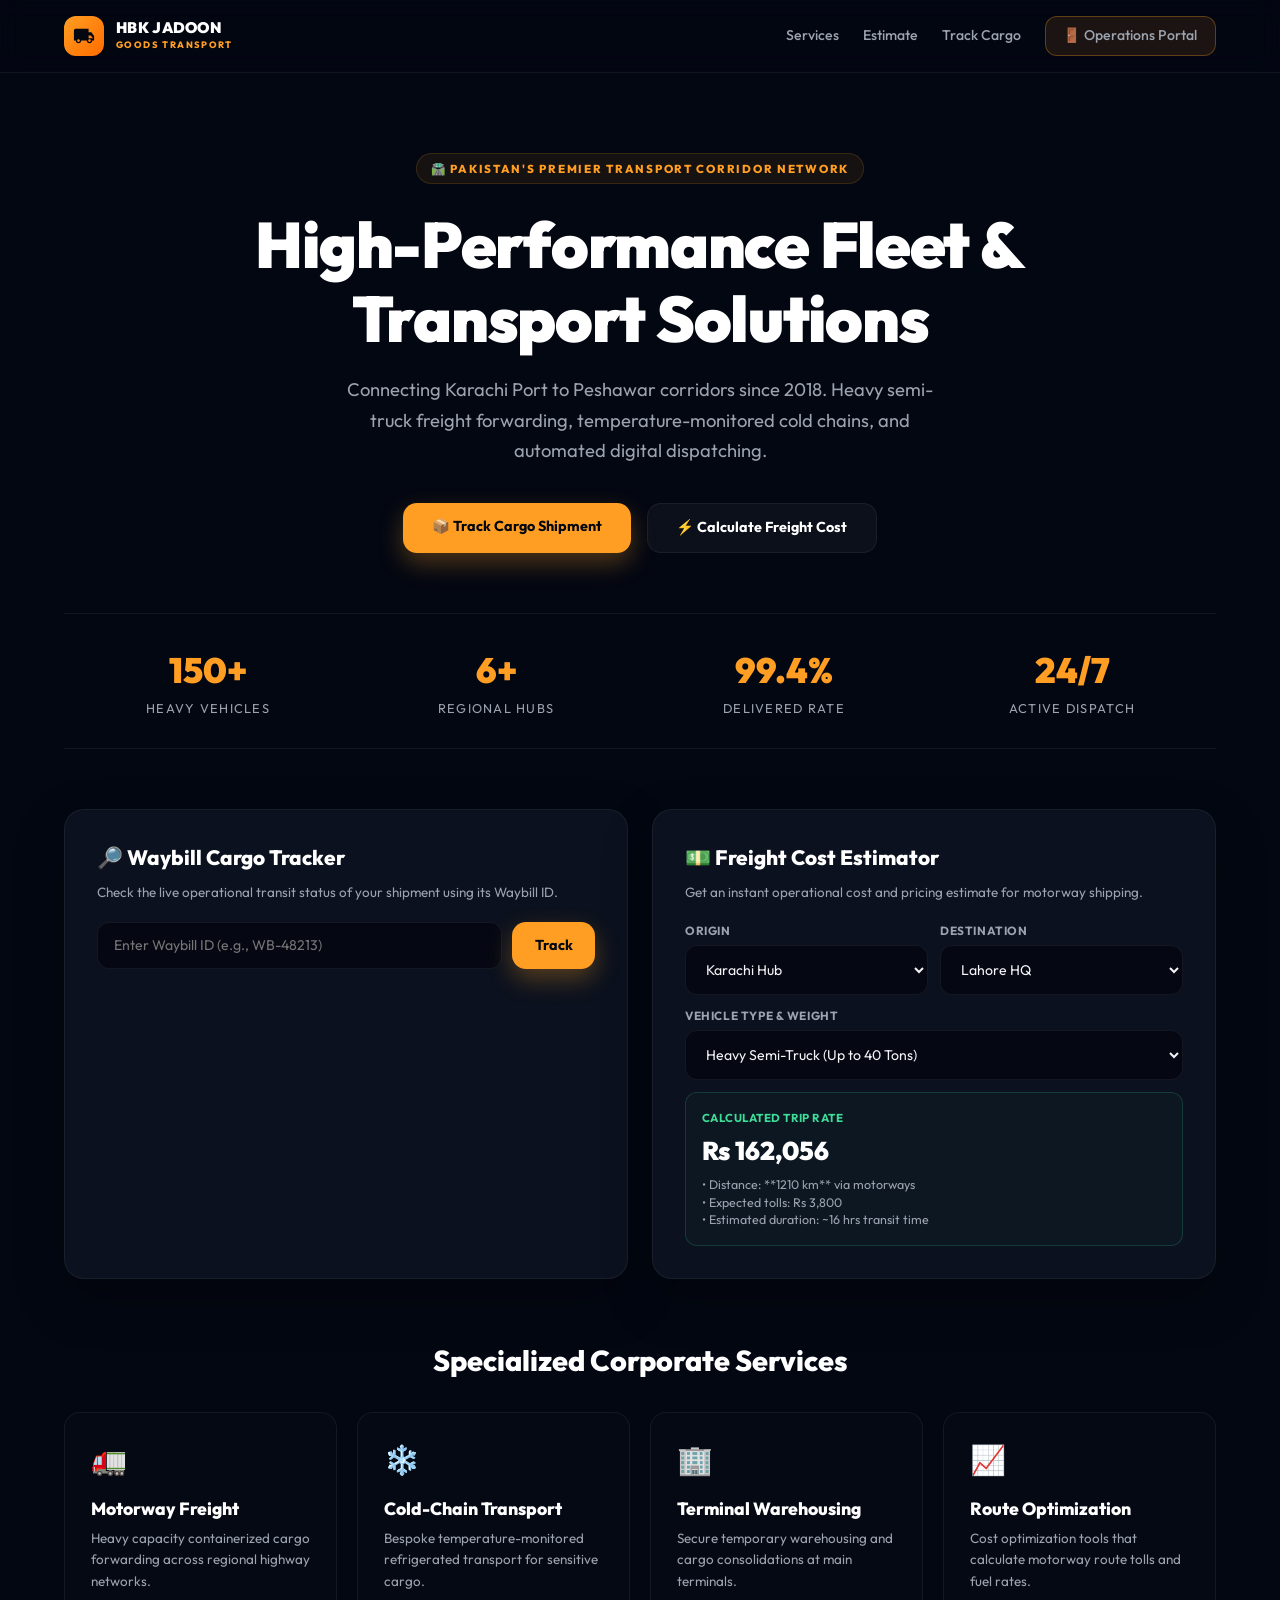
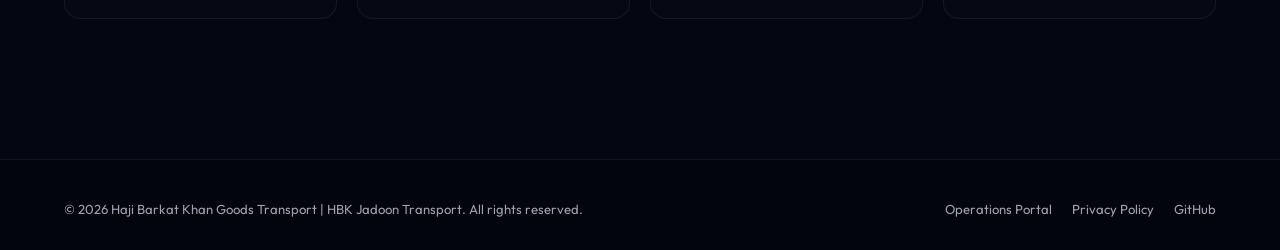
==== index.html @ cfffc60a "Branding cleanup to remove Logistics word, integrate advanced shipping, billing, and container detai" ====
<!DOCTYPE html>
<html lang="en">
<head>
<meta charset="UTF-8">
<meta name="viewport" content="width=device-width,initial-scale=1,viewport-fit=cover">
<meta name="theme-color" content="#030712">
<title>Haji Barkat Khan Goods Transport | HBK Jadoon Goods Transport</title>
<meta name="description" content="Pakistan's premium corporate goods transport and motorway freight transport network. Heavy fleet dispatching, cold-chain transport, and cost optimization.">

<!-- Fonts & PWA -->
<link rel="manifest" href="manifest.json">
<link rel="icon" type="image/svg+xml" href="data:image/svg+xml,<svg xmlns=%22http://www.w3.org/2000/svg%22 viewBox=%220 0 24 24%22 fill=%22%23ff9e22%22><path d=%22M20 8h-3V4H3c-1.1 0-2 .9-2 2v11h2c0 1.66 1.34 3 3 3s3-1.34 3-3h6c0 1.66 1.34 3 3 3s3-1.34 3-3h2v-5l-3-4z%22/></svg>">
<link href="https://fonts.googleapis.com/css2?family=Outfit:wght@300;400;500;600;700;800;900&family=JetBrains+Mono:wght@400;500;700&display=swap" rel="stylesheet">

<style>
:root {
  --bg: #030712;
  --panel: #0b111e;
  --accent: #ff9e22;
  --accent-rgb: 255, 158, 34;
  --line: rgba(255,255,255,0.06);
  --text: #f3f4f6;
  --muted: #9ca3af;
  --good: #3ddc97;
  --radius: 20px;
}
* { box-sizing: border-box; margin: 0; padding: 0; }
body {
  background: var(--bg);
  color: var(--text);
  font-family: 'Outfit', sans-serif;
  line-height: 1.5;
  overflow-x: hidden;
  padding-bottom: env(safe-area-inset-bottom);
}
a, button { transition: all 0.2s ease; font-family: inherit; }
.container { max-width: 1200px; margin: 0 auto; padding: 0 24px; }

/* ── NAVBAR ── */
header {
  border-bottom: 1px solid var(--line);
  backdrop-filter: blur(12px);
  -webkit-backdrop-filter: blur(12px);
  position: sticky;
  top: 0;
  z-index: 100;
  background: rgba(3,7,18,0.85);
}
.nav-wrap {
  display: flex;
  justify-content: space-between;
  align-items: center;
  height: 72px;
}
.brand {
  display: flex;
  align-items: center;
  gap: 12px;
}
.logo-box {
  width: 40px;
  height: 40px;
  border-radius: 12px;
  background: linear-gradient(135deg, var(--accent), #ff6c00);
  display: grid;
  place-items: center;
  color: #020710;
}
.brand-name {
  font-weight: 900;
  font-size: 0.95rem;
  letter-spacing: 0.02em;
  color: #fff;
  line-height: 1.1;
}
.brand-sub {
  font-size: 0.58rem;
  letter-spacing: 0.15em;
  color: var(--accent);
  font-weight: 800;
  margin-top: 1px;
}
.nav-links {
  display: flex;
  align-items: center;
  gap: 24px;
}
.nav-links a {
  color: var(--muted);
  text-decoration: none;
  font-size: 0.88rem;
  font-weight: 500;
}
.nav-links a:hover { color: #fff; }
.btn-portal {
  background: rgba(var(--accent-rgb), 0.1);
  border: 1px solid rgba(var(--accent-rgb), 0.3);
  color: var(--accent);
  padding: 0.55rem 1.1rem;
  border-radius: 12px;
  font-size: 0.84rem;
  font-weight: 700;
  text-decoration: none;
  display: inline-flex;
  align-items: center;
  gap: 6px;
}
.btn-portal:hover {
  background: var(--accent);
  color: #020710;
  box-shadow: 0 0 20px rgba(var(--accent-rgb), 0.25);
  transform: translateY(-1px);
}

/* ── HERO ── */
.hero-section {
  padding: 80px 0 60px;
  text-align: center;
  position: relative;
}
.hero-badge {
  background: rgba(var(--accent-rgb), 0.08);
  border: 1px solid rgba(var(--accent-rgb), 0.15);
  color: var(--accent);
  font-size: 0.72rem;
  font-weight: 800;
  text-transform: uppercase;
  letter-spacing: 0.15em;
  padding: 6px 14px;
  border-radius: 99px;
  display: inline-block;
  margin-bottom: 24px;
}
.hero-title {
  font-size: clamp(2.2rem, 5vw, 4rem);
  font-weight: 900;
  line-height: 1.15;
  color: #fff;
  letter-spacing: -0.02em;
  max-width: 900px;
  margin: 0 auto 20px;
}
.hero-desc {
  font-size: clamp(1rem, 2vw, 1.15rem);
  color: var(--muted);
  max-width: 600px;
  margin: 0 auto 36px;
  line-height: 1.65;
}
.hero-ctas {
  display: flex;
  justify-content: center;
  gap: 16px;
  flex-wrap: wrap;
}
.btn {
  padding: 0.85rem 1.8rem;
  border-radius: 14px;
  font-weight: 700;
  text-decoration: none;
  font-size: 0.9rem;
  cursor: pointer;
  border: 0;
}
.btn-primary {
  background: var(--accent);
  color: #020710;
  box-shadow: 0 10px 25px rgba(var(--accent-rgb), 0.3);
}
.btn-primary:hover {
  transform: translateY(-2px);
  box-shadow: 0 14px 30px rgba(var(--accent-rgb), 0.4);
}
.btn-secondary {
  background: rgba(255,255,255,0.04);
  border: 1px solid var(--line);
  color: #fff;
}
.btn-secondary:hover {
  background: rgba(255,255,255,0.08);
  transform: translateY(-2px);
}

/* ── TRACKER & ESTIMATOR ── */
.tools-grid {
  display: grid;
  grid-template-columns: repeat(auto-fit, minmax(340px, 1fr));
  gap: 24px;
  margin-bottom: 60px;
}
.tool-panel {
  background: var(--panel);
  border: 1px solid var(--line);
  border-radius: var(--radius);
  padding: 2rem;
  box-shadow: 0 20px 50px rgba(0,0,0,0.3);
}
.tool-title {
  font-weight: 800;
  font-size: 1.3rem;
  color: #fff;
  margin-bottom: 8px;
  display: flex;
  align-items: center;
  gap: 10px;
}
.tool-desc {
  font-size: 0.84rem;
  color: var(--muted);
  margin-bottom: 20px;
}
.input-row {
  display: flex;
  gap: 10px;
  margin-bottom: 12px;
}
.input-row input {
  flex: 1;
  background: rgba(5,8,18,0.85);
  border: 1px solid var(--line);
  border-radius: 12px;
  padding: 0.85rem 1rem;
  color: var(--text);
  font-family: inherit;
  font-size: 0.88rem;
  outline: none;
}
.input-row input:focus {
  border-color: rgba(var(--accent-rgb), 0.4);
}
.field {
  display: grid;
  gap: 6px;
  margin-bottom: 12px;
}
.field label {
  font-size: 0.74rem;
  font-weight: 700;
  color: var(--muted);
  text-transform: uppercase;
  letter-spacing: 0.05em;
}
.field select, .field input {
  background: rgba(5,8,18,0.85);
  border: 1px solid var(--line);
  border-radius: 12px;
  padding: 0.85rem 1rem;
  color: var(--text);
  font-family: inherit;
  font-size: 0.88rem;
  outline: none;
  width: 100%;
}
.field select:focus, .field input:focus {
  border-color: rgba(var(--accent-rgb), 0.4);
}

/* ── STATS & SERVICES ── */
.stats-strip {
  display: grid;
  grid-template-columns: repeat(4, 1fr);
  border-top: 1px solid var(--line);
  border-bottom: 1px solid var(--line);
  padding: 30px 0;
  margin-bottom: 60px;
  text-align: center;
}
.stat-box h3 { font-size: 2.2rem; font-weight: 900; color: var(--accent); }
.stat-box p { font-size: 0.8rem; text-transform: uppercase; letter-spacing: 0.1em; color: var(--muted); margin-top: 2px; }

.services-title {
  text-align: center;
  font-weight: 800;
  font-size: 1.8rem;
  margin-bottom: 30px;
  color: #fff;
}
.services-grid {
  display: grid;
  grid-template-columns: repeat(auto-fit, minmax(260px, 1fr));
  gap: 20px;
  margin-bottom: 80px;
}
.service-card {
  background: rgba(255,255,255,0.01);
  border: 1px solid var(--line);
  border-radius: 16px;
  padding: 1.6rem;
  transition: all 0.2s;
}
.service-card:hover {
  transform: translateY(-3px);
  background: rgba(255,255,255,0.02);
  border-color: rgba(var(--accent-rgb), 0.25);
}
.service-icon {
  font-size: 1.8rem;
  margin-bottom: 14px;
}
.service-name { font-weight: 800; font-size: 1.1rem; color: #fff; margin-bottom: 6px; }
.service-desc { font-size: 0.84rem; color: var(--muted); line-height: 1.6; }

/* ── FOOTER ── */
footer {
  border-top: 1px solid var(--line);
  padding: 40px 0 30px;
  background: #02050b;
}
.footer-wrap {
  display: flex;
  justify-content: space-between;
  align-items: center;
  flex-wrap: wrap;
  gap: 20px;
  font-size: 0.82rem;
  color: var(--muted);
}
.footer-right { display: flex; gap: 20px; }
.footer-right a { color: var(--muted); text-decoration: none; }
.footer-right a:hover { color: #fff; }

@media(max-width: 768px) {
  .stats-strip { grid-template-columns: repeat(2, 1fr); gap: 24px; }
  .tools-grid { grid-template-columns: 1fr; }
  .hero-section { padding: 50px 0; }
  .nav-links a { display: none; }
}
</style>
</head>
<body>

<!-- Header / Navigation -->
<header>
  <div class="container nav-wrap">
    <div class="brand">
      <div class="logo-box">
        <svg width="22" height="22" viewBox="0 0 24 24" fill="currentColor" style="display:block">
          <path d="M20 8h-3V4H3c-1.1 0-2 .9-2 2v11h2c0 1.66 1.34 3 3 3s3-1.34 3-3h6c0 1.66 1.34 3 3 3s3-1.34 3-3h2v-5l-3-4zM6 18.5c-.83 0-1.5-.67-1.5-1.5s.67-1.5 1.5-1.5 1.5.67 1.5 1.5-.67 1.5-1.5 1.5zm12 0c-.83 0-1.5-.67-1.5-1.5s.67-1.5 1.5-1.5 1.5.67 1.5 1.5-.67 1.5-1.5 1.5zm1.5-7l2.25 3H17V11.5h2.5z"/>
        </svg>
      </div>
      <div>
        <div class="brand-name">HBK JADOON</div>
        <div class="brand-sub">GOODS TRANSPORT</div>
      </div>
    </div>
    <div class="nav-links">
      <a href="#services">Services</a>
      <a href="#estimator">Estimate</a>
      <a href="#tracker">Track Cargo</a>
      <a href="portal.html" class="btn-portal">🚪 Operations Portal</a>
    </div>
  </div>
</header>

<!-- Hero Section -->
<section class="container hero-section">
  <div class="hero-badge">🛣️ Pakistan's Premier Transport Corridor Network</div>
  <h1 class="hero-title">High-Performance Fleet & Transport Solutions</h1>
  <p class="hero-desc">Connecting Karachi Port to Peshawar corridors since 2018. Heavy semi-truck freight forwarding, temperature-monitored cold chains, and automated digital dispatching.</p>
  <div class="hero-ctas">
    <a href="#tracker" class="btn btn-primary">📦 Track Cargo Shipment</a>
    <a href="#estimator" class="btn btn-secondary">⚡ Calculate Freight Cost</a>
  </div>
</section>

<!-- Stats Strip -->
<div class="container">
  <div class="stats-strip">
    <div class="stat-box">
      <h3>150+</h3>
      <p>Heavy Vehicles</p>
    </div>
    <div class="stat-box">
      <h3>6+</h3>
      <p>Regional Hubs</p>
    </div>
    <div class="stat-box">
      <h3>99.4%</h3>
      <p>Delivered Rate</p>
    </div>
    <div class="stat-box">
      <h3>24/7</h3>
      <p>Active Dispatch</p>
    </div>
  </div>
</div>

<!-- Interactive Tools -->
<main class="container tools-grid">
  
  <!-- Interactive Waybill Tracker -->
  <section class="tool-panel" id="tracker">
    <div class="tool-title">🔎 Waybill Cargo Tracker</div>
    <div class="tool-desc">Check the live operational transit status of your shipment using its Waybill ID.</div>
    <div class="input-row">
      <input type="text" id="trackingInput" placeholder="Enter Waybill ID (e.g., WB-48213)" onkeydown="if(event.key==='Enter')trackCargo()">
      <button class="btn btn-primary" onclick="trackCargo()" style="padding:0.85rem 1.4rem">Track</button>
    </div>
    <div id="trackingResult"></div>
  </section>

  <!-- Instant Freight Calculator -->
  <section class="tool-panel" id="estimator">
    <div class="tool-title">💵 Freight Cost Estimator</div>
    <div class="tool-desc">Get an instant operational cost and pricing estimate for motorway shipping.</div>
    
    <div class="input-row" style="display:grid;grid-template-columns:1fr 1fr;gap:12px;margin-bottom:0">
      <div class="field">
        <label>Origin</label>
        <select id="estOrigin" onchange="calcEstimate()">
          <option value="Karachi">Karachi Hub</option>
          <option value="Lahore">Lahore HQ</option>
          <option value="Islamabad">Islamabad Term</option>
          <option value="Peshawar">Peshawar Stn</option>
          <option value="Quetta">Quetta Depot</option>
          <option value="Multan">Multan Stn</option>
        </select>
      </div>
      <div class="field">
        <label>Destination</label>
        <select id="estDest" onchange="calcEstimate()">
          <option value="Karachi">Karachi Hub</option>
          <option value="Lahore" selected>Lahore HQ</option>
          <option value="Islamabad">Islamabad Term</option>
          <option value="Peshawar">Peshawar Stn</option>
          <option value="Quetta">Quetta Depot</option>
          <option value="Multan">Multan Stn</option>
        </select>
      </div>
    </div>
    
    <div class="field">
      <label>Vehicle Type & Weight</label>
      <select id="estVehType" onchange="calcEstimate()">
        <option value="heavy">Heavy Semi-Truck (Up to 40 Tons)</option>
        <option value="medium">Medium Flatbed (Up to 15 Tons)</option>
        <option value="light">Delivery Van (Up to 3 Tons)</option>
      </select>
    </div>

    <div id="estimatorResult" style="margin-top:12px"></div>
  </section>

</main>

<!-- Corporate Services Grid -->
<section class="container" id="services" style="padding-bottom:60px">
  <div class="services-title">Specialized Corporate Services</div>
  <div class="services-grid">
    <div class="service-card">
      <div class="service-icon">🚛</div>
      <div class="service-name">Motorway Freight</div>
      <div class="service-desc">Heavy capacity containerized cargo forwarding across regional highway networks.</div>
    </div>
    <div class="service-card">
      <div class="service-icon">❄️</div>
      <div class="service-name">Cold-Chain Transport</div>
      <div class="service-desc">Bespoke temperature-monitored refrigerated transport for sensitive cargo.</div>
    </div>
    <div class="service-card">
      <div class="service-icon">🏢</div>
      <div class="service-name">Terminal Warehousing</div>
      <div class="service-desc">Secure temporary warehousing and cargo consolidations at main terminals.</div>
    </div>
    <div class="service-card">
      <div class="service-icon">📈</div>
      <div class="service-name">Route Optimization</div>
      <div class="service-desc">Cost optimization tools that calculate motorway route tolls and fuel rates.</div>
    </div>
  </div>
</section>

<!-- Footer -->
<footer>
  <div class="container footer-wrap">
    <div>© 2026 Haji Barkat Khan Goods Transport | HBK Jadoon Transport. All rights reserved.</div>
    <div class="footer-right">
      <a href="portal.html">Operations Portal</a>
      <a href="#">Privacy Policy</a>
      <a href="https://github.com/AHADKHATTAK1/fleet-management" target="_blank">GitHub</a>
    </div>
  </div>
</footer>

<script>
// Route database for estimator
const estRoutes = {
  'Karachi-Lahore': { dist: 1210, tolls: 3800 },
  'Karachi-Islamabad': { dist: 1540, tolls: 5200 },
  'Karachi-Peshawar': { dist: 1700, tolls: 6100 },
  'Karachi-Quetta': { dist: 685, tolls: 1200 },
  'Karachi-Multan': { dist: 890, tolls: 2800 },
  'Lahore-Islamabad': { dist: 380, tolls: 1400 },
  'Lahore-Peshawar': { dist: 530, tolls: 2200 },
  'Lahore-Quetta': { dist: 950, tolls: 1900 },
  'Lahore-Multan': { dist: 330, tolls: 1100 },
  'Islamabad-Peshawar': { dist: 155, tolls: 800 },
  'Islamabad-Quetta': { dist: 920, tolls: 2400 },
  'Islamabad-Multan': { dist: 680, tolls: 2500 },
  'Peshawar-Quetta': { dist: 1040, tolls: 2100 },
  'Peshawar-Multan': { dist: 830, tolls: 3100 },
  'Multan-Quetta': { dist: 630, tolls: 1400 },
};

function calcEstimate() {
  const origin = document.getElementById('estOrigin').value;
  const dest = document.getElementById('estDest').value;
  const result = document.getElementById('estimatorResult');
  if(!result) return;
  
  if(origin === dest) {
    result.innerHTML = `<div style="color:#ff5c5c;font-size:0.84rem">⚠️ Please select two different cities.</div>`;
    return;
  }

  const key = `${origin}-${dest}`;
  const keyRev = `${dest}-${origin}`;
  const route = estRoutes[key] || estRoutes[keyRev];
  
  if(!route) {
    result.innerHTML = `<div style="color:#ffbe3d;font-size:0.84rem">Custom route requested. Calculating custom freight rate...</div>`;
    return;
  }

  const vType = document.getElementById('estVehType').value;
  const kmL = vType === 'heavy' ? 3.1 : vType === 'medium' ? 5.2 : 9.5;
  const fuelCost = Math.round((route.dist / kmL) * 285);
  const totalCost = fuelCost + route.tolls + 6500; // include driver allowance
  const recommendedFreight = Math.round(totalCost / 0.75); // 25% margin

  result.innerHTML = `
    <div style="background:rgba(61,220,151,.03);border:1px solid rgba(61,220,151,.18);border-radius:12px;padding:1rem;text-align:left;display:grid;gap:6px">
      <div style="font-size:0.72rem;color:#3ddc97;font-weight:700;text-transform:uppercase;letter-spacing:0.04em">Calculated Trip Rate</div>
      <div style="font-size:1.6rem;font-weight:900;color:#fff">Rs ${recommendedFreight.toLocaleString()}</div>
      <div style="font-size:0.78rem;color:var(--muted);line-height:1.4">
        • Distance: **${route.dist} km** via motorways<br>
        • Expected tolls: Rs ${route.tolls.toLocaleString()}<br>
        • Estimated duration: ~${Math.round(route.dist/75)} hrs transit time
      </div>
    </div>`;
}

function trackCargo() {
  const input = document.getElementById('trackingInput');
  const result = document.getElementById('trackingResult');
  if(!input || !result) return;
  const id = input.value.trim().toUpperCase();
  if(!id) {
    result.innerHTML = `<div style="color:#ff5c5c;font-size:0.84rem;margin-top:10px">⚠️ Please enter a valid Waybill ID.</div>`;
    return;
  }
  
  let state = { shipments: [] };
  try {
    const raw = localStorage.getItem('hbk_adv_v5');
    if(raw) state = JSON.parse(raw);
  } catch(e) {}
  
  const ship = state.shipments.find(s => s.id === id);
  if(!ship) {
    result.innerHTML = `
      <div style="background:rgba(255,92,92,.03);border:1px solid rgba(255,92,92,.15);border-radius:12px;padding:1rem;margin-top:12px">
        <p style="margin:0;font-size:0.86rem;font-weight:700;color:#ff5c5c">Waybill ID "${id}" not found.</p>
        <p style="margin:2px 0 0;font-size:0.78rem;color:#97a3c4">Please ensure it matches the format WB-XXXXX (Try: WB-48213)</p>
      </div>`;
    return;
  }
  
  const statusMeta = {
    scheduled: ['Scheduled', '#8B93A7', 'rgba(139,147,167,.13)'],
    in_transit: ['In Transit', '#FF8A3D', 'rgba(255,138,61,.13)'],
    delayed: ['Delayed', '#FF5C5C', 'rgba(255,92,92,.13)'],
    delivered: ['Delivered', '#3DDC97', 'rgba(61,220,151,.13)']
  };
  const meta = statusMeta[ship.status] || ['Active', '#3ddc97', 'rgba(61,220,151,.13)'];
  const pct = Math.round(ship.progress * 100);
  
  result.innerHTML = `
    <div style="background:rgba(255,255,255,.01);border:1px solid rgba(255,255,255,.06);border-radius:16px;padding:1.1rem;margin-top:12px;display:grid;gap:12px;text-align:left">
      <div style="display:flex;justify-content:space-between;align-items:center;border-bottom:1px solid rgba(255,255,255,.06);padding-bottom:10px">
        <div>
          <div style="font-size:0.65rem;color:var(--accent);font-weight:800;text-transform:uppercase;letter-spacing:0.06em">Waybill Status</div>
          <div style="font-size:0.95rem;font-weight:900;color:#fff">${ship.id}</div>
        </div>
        <span style="background:${meta[2]};color:${meta[1]};padding:.2rem .6rem;border-radius:99px;font-size:.73rem;font-weight:700;border:1px solid rgba(255,255,255,.04)">${meta[0]}</span>
      </div>
      <div style="display:grid;grid-template-columns:1fr 1fr;gap:6px;font-size:0.8rem">
        <div><span style="color:var(--muted)">Origin:</span> <strong>${ship.origin} Hub</strong></div>
        <div><span style="color:var(--muted)">Destination:</span> <strong>${ship.dest} Hub</strong></div>
        <div><span style="color:var(--muted)">Cargo:</span> <span>${ship.cargo || 'General Freight'}</span></div>
        <div><span style="color:var(--muted)">ETA:</span> <span>${ship.eta || 'Calculating...'}</span></div>
      </div>
      <div style="margin-top:6px">
        <div style="display:flex;justify-content:space-between;font-size:0.72rem;color:var(--muted);margin-bottom:4px">
          <span>Transit Progress</span>
          <span>${pct}%</span>
        </div>
        <div style="height:6px;background:rgba(255,255,255,.08);border-radius:999px;overflow:hidden">
          <div style="width:${pct}%;height:100%;background:linear-gradient(90deg,#ff9e22,#ff8a3d);border-radius:inherit"></div>
        </div>
      </div>
    </div>`;
}

// Initialize tools
calcEstimate();
</script>
</body>
</html>
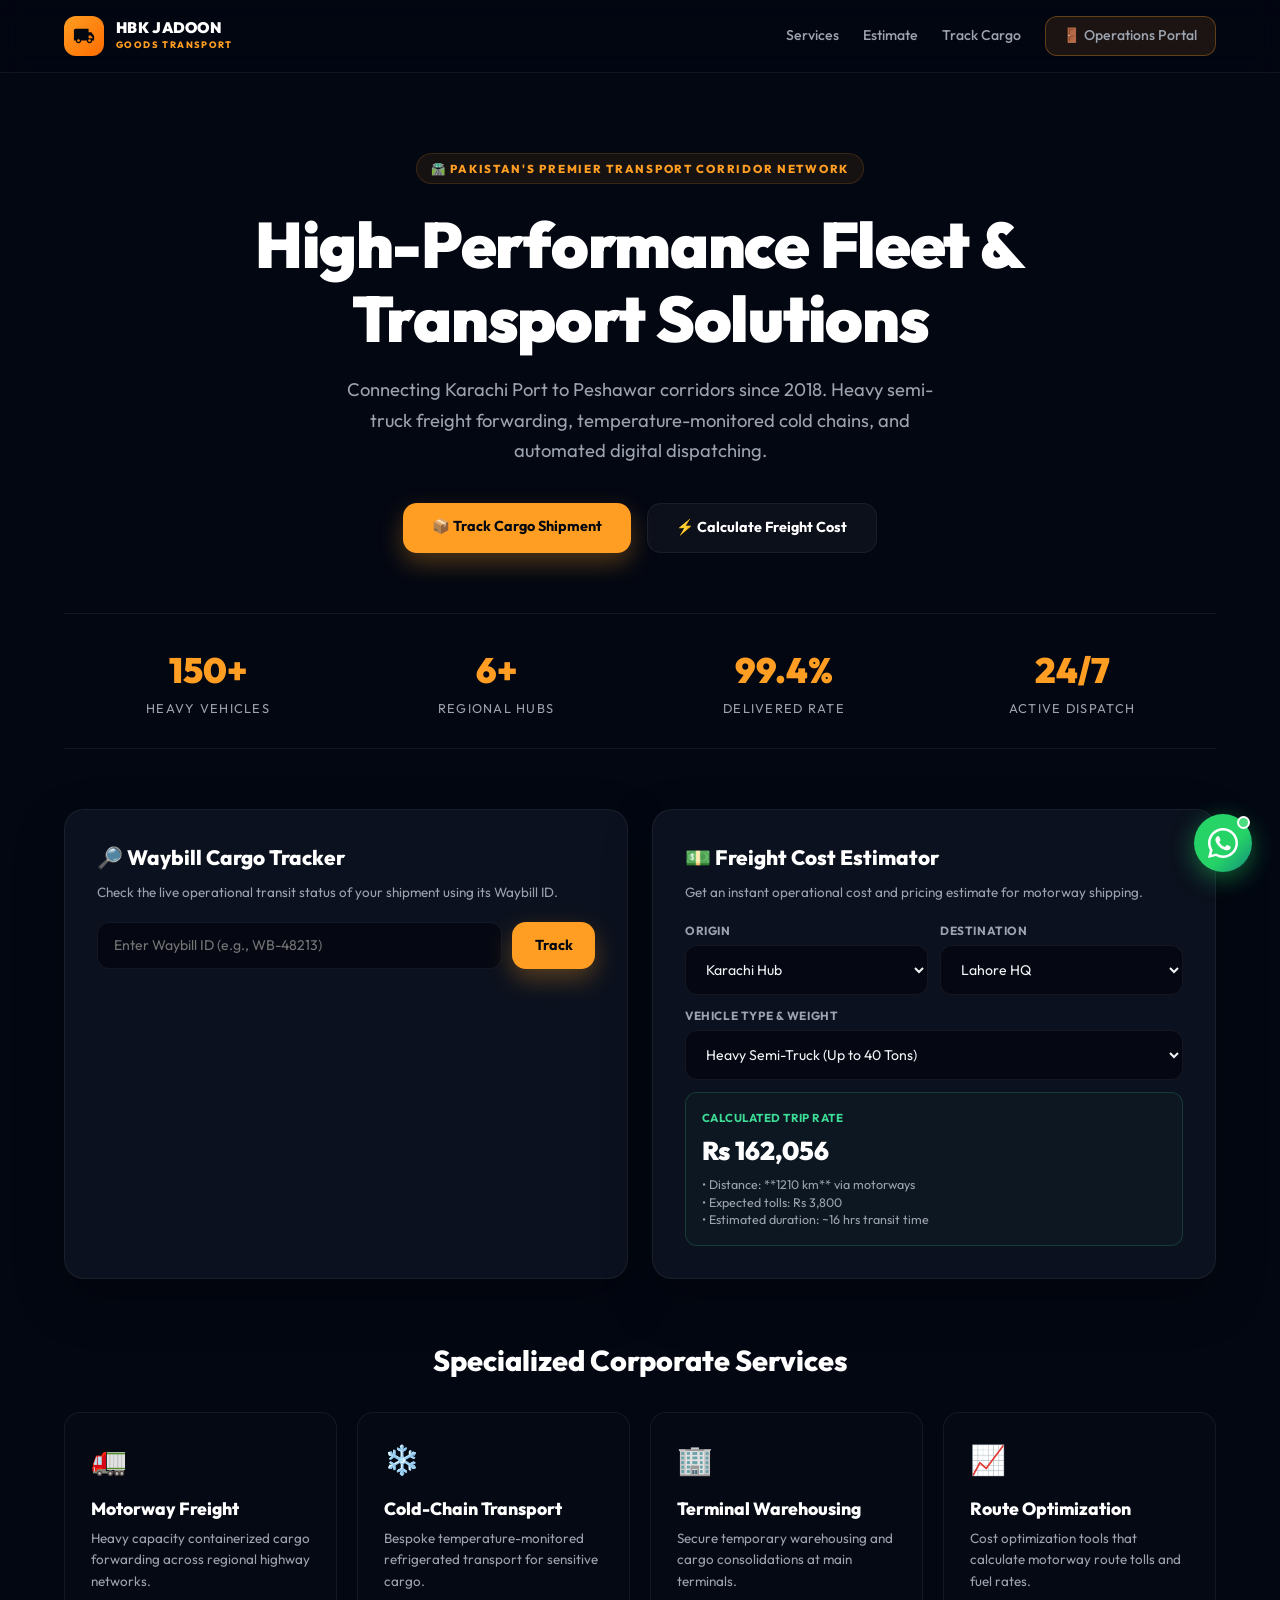
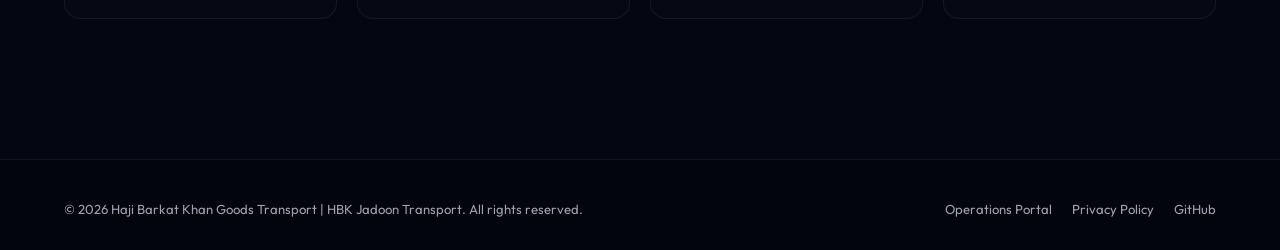
==== commit 3037dbcc: "Add animated WhatsApp floating button to index.html and portal.html" ====
--- a/index.html
+++ b/index.html
@@ -605,5 +605,75 @@
 // Initialize tools
 calcEstimate();
 </script>
+<!-- WhatsApp Floating Button -->
+<style>
+  .wa-float {
+    position: fixed;
+    bottom: 28px;
+    right: 28px;
+    z-index: 9999;
+    display: flex;
+    flex-direction: column;
+    align-items: flex-end;
+    gap: 10px;
+  }
+  .wa-tooltip {
+    background: #fff;
+    color: #111;
+    font-size: 0.82rem;
+    font-weight: 600;
+    padding: 7px 14px;
+    border-radius: 20px;
+    box-shadow: 0 4px 20px rgba(0,0,0,0.15);
+    white-space: nowrap;
+    opacity: 0;
+    transform: translateX(10px);
+    transition: opacity 0.3s, transform 0.3s;
+    pointer-events: none;
+  }
+  .wa-btn:hover + .wa-tooltip,
+  .wa-float:hover .wa-tooltip {
+    opacity: 1;
+    transform: translateX(0);
+  }
+  .wa-btn {
+    width: 58px;
+    height: 58px;
+    border-radius: 50%;
+    background: linear-gradient(135deg, #25D366 60%, #128C7E);
+    display: flex;
+    align-items: center;
+    justify-content: center;
+    box-shadow: 0 6px 24px rgba(37,211,102,0.45);
+    cursor: pointer;
+    text-decoration: none;
+    animation: wa-pulse 2.2s infinite;
+    transition: transform 0.2s;
+  }
+  .wa-btn:hover { transform: scale(1.1); }
+  .wa-btn svg { width: 30px; height: 30px; fill: #fff; }
+  @keyframes wa-pulse {
+    0%   { box-shadow: 0 0 0 0 rgba(37,211,102,0.5); }
+    70%  { box-shadow: 0 0 0 14px rgba(37,211,102,0); }
+    100% { box-shadow: 0 0 0 0 rgba(37,211,102,0); }
+  }
+  .wa-online-dot {
+    position: absolute;
+    top: 2px; right: 2px;
+    width: 13px; height: 13px;
+    background: #4ade80;
+    border-radius: 50%;
+    border: 2px solid #fff;
+  }
+</style>
+<div class="wa-float">
+  <div style="display:flex;align-items:center;gap:10px">
+    <span class="wa-tooltip">Chat with us on WhatsApp!</span>
+    <a class="wa-btn" href="https://wa.me/923000000000?text=Hello%2C%20I%20need%20transport%20services." target="_blank" rel="noopener" title="WhatsApp us" style="position:relative">
+      <div class="wa-online-dot"></div>
+      <svg viewBox="0 0 32 32" xmlns="http://www.w3.org/2000/svg"><path d="M16 0C7.163 0 0 7.163 0 16c0 2.82.737 5.47 2.027 7.773L0 32l8.489-2.001A15.93 15.93 0 0 0 16 32c8.837 0 16-7.163 16-16S24.837 0 16 0zm0 29.333a13.27 13.27 0 0 1-6.743-1.833l-.484-.287-5.041 1.188 1.237-4.892-.316-.503A13.267 13.267 0 0 1 2.667 16C2.667 8.636 8.636 2.667 16 2.667S29.333 8.636 29.333 16 23.364 29.333 16 29.333zm7.31-9.833c-.4-.2-2.365-1.167-2.732-1.3-.366-.133-.632-.2-.898.2-.267.4-1.032 1.3-1.265 1.567-.233.267-.466.3-.866.1-.4-.2-1.687-.622-3.213-1.982-1.187-1.059-1.99-2.367-2.223-2.767-.234-.4-.025-.616.175-.816.18-.18.4-.467.6-.7.2-.233.267-.4.4-.666.133-.267.067-.5-.033-.7-.1-.2-.898-2.167-1.232-2.967-.324-.78-.654-.674-.898-.686-.233-.011-.5-.013-.766-.013s-.7.1-1.066.5c-.367.4-1.4 1.367-1.4 3.333s1.433 3.867 1.633 4.133c.2.267 2.82 4.307 6.832 6.033.955.412 1.7.659 2.282.844.958.306 1.831.263 2.52.16.769-.115 2.365-.967 2.699-1.9.333-.933.333-1.733.233-1.9-.1-.167-.367-.267-.767-.467z"/></svg>
+    </a>
+  </div>
+</div>
 </body>
 </html>
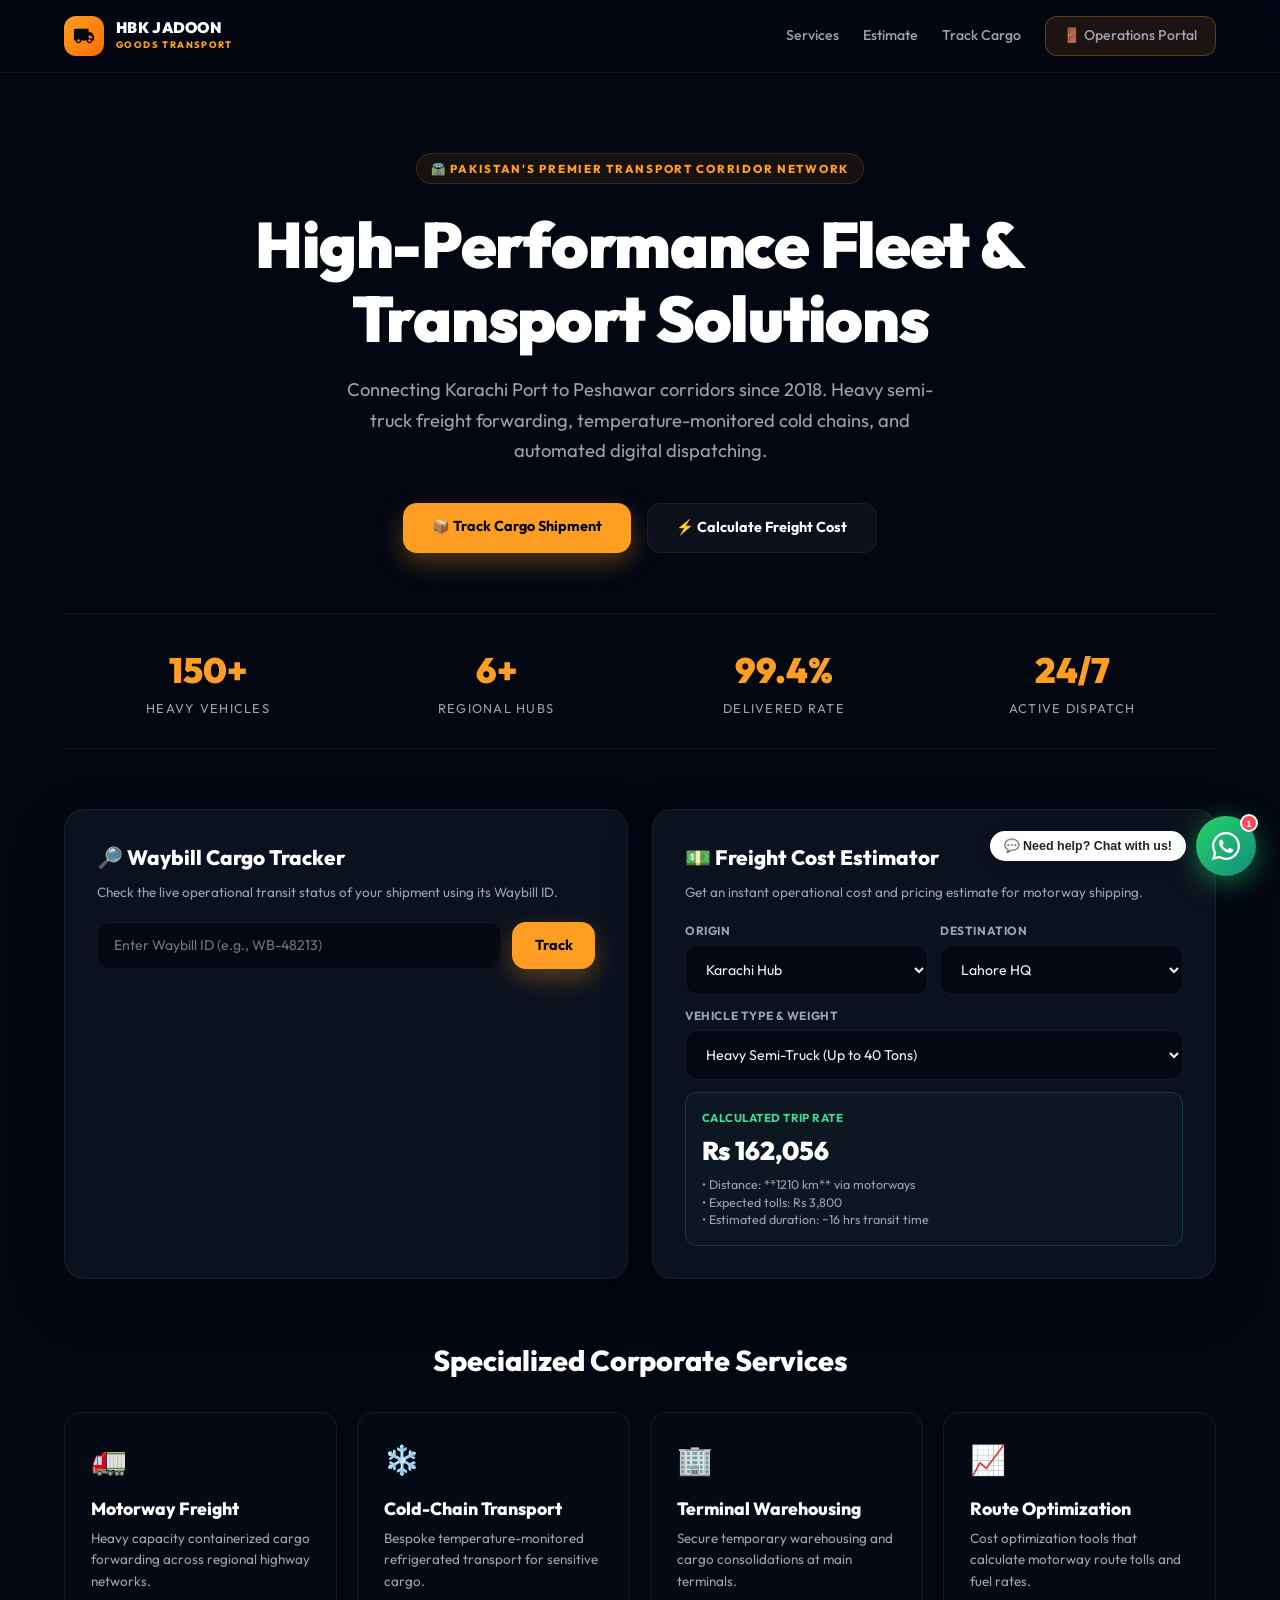
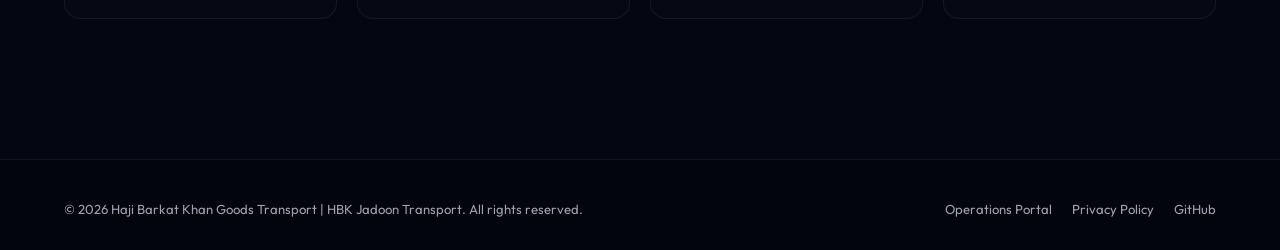
==== commit c90b22a6: "Upgrade WhatsApp widget to professional popup chat card with company branding" ====
--- a/index.html
+++ b/index.html
@@ -605,75 +605,314 @@
 // Initialize tools
 calcEstimate();
 </script>
-<!-- WhatsApp Floating Button -->
+<!-- ═══════════════════════════════════════════
+     PROFESSIONAL WHATSAPP CHAT WIDGET
+══════════════════════════════════════════════ -->
 <style>
-  .wa-float {
+  /* ── Widget Container ── */
+  #wa-widget {
     position: fixed;
-    bottom: 28px;
-    right: 28px;
-    z-index: 9999;
+    bottom: 24px;
+    right: 24px;
+    z-index: 99999;
+    font-family: 'Inter', 'Segoe UI', sans-serif;
     display: flex;
     flex-direction: column;
     align-items: flex-end;
-    gap: 10px;
-  }
-  .wa-tooltip {
+    gap: 12px;
+  }
+
+  /* ── Popup Card ── */
+  #wa-popup {
+    width: 320px;
     background: #fff;
-    color: #111;
-    font-size: 0.82rem;
+    border-radius: 20px;
+    box-shadow: 0 20px 60px rgba(0,0,0,0.18), 0 4px 16px rgba(0,0,0,0.08);
+    overflow: hidden;
+    transform: scale(0.85) translateY(20px);
+    transform-origin: bottom right;
+    opacity: 0;
+    pointer-events: none;
+    transition: transform 0.35s cubic-bezier(0.34,1.56,0.64,1), opacity 0.25s ease;
+  }
+  #wa-popup.open {
+    transform: scale(1) translateY(0);
+    opacity: 1;
+    pointer-events: all;
+  }
+
+  /* ── Popup Header ── */
+  .wa-header {
+    background: linear-gradient(135deg, #075E54 0%, #128C7E 60%, #25D366 100%);
+    padding: 18px 20px 22px;
+    position: relative;
+  }
+  .wa-header-close {
+    position: absolute;
+    top: 14px; right: 16px;
+    background: rgba(255,255,255,0.15);
+    border: none;
+    color: #fff;
+    width: 26px; height: 26px;
+    border-radius: 50%;
+    cursor: pointer;
+    font-size: 14px;
+    display: flex; align-items: center; justify-content: center;
+    transition: background 0.2s;
+  }
+  .wa-header-close:hover { background: rgba(255,255,255,0.3); }
+  .wa-agent {
+    display: flex;
+    align-items: center;
+    gap: 12px;
+    margin-top: 4px;
+  }
+  .wa-avatar {
+    width: 50px; height: 50px;
+    border-radius: 50%;
+    background: linear-gradient(135deg, #25D366, #128C7E);
+    border: 2.5px solid rgba(255,255,255,0.6);
+    display: flex; align-items: center; justify-content: center;
+    font-size: 22px;
+    flex-shrink: 0;
+    position: relative;
+  }
+  .wa-avatar-dot {
+    position: absolute;
+    bottom: 1px; right: 1px;
+    width: 13px; height: 13px;
+    background: #4ade80;
+    border-radius: 50%;
+    border: 2px solid #075E54;
+  }
+  .wa-agent-info h4 {
+    margin: 0 0 2px;
+    color: #fff;
+    font-size: 0.95rem;
+    font-weight: 700;
+    letter-spacing: -0.01em;
+  }
+  .wa-agent-info p {
+    margin: 0;
+    color: rgba(255,255,255,0.75);
+    font-size: 0.75rem;
+  }
+  .wa-status-badge {
+    display: inline-flex;
+    align-items: center;
+    gap: 4px;
+    background: rgba(255,255,255,0.15);
+    border-radius: 99px;
+    padding: 2px 8px;
+    margin-top: 4px;
+    font-size: 0.7rem;
+    color: rgba(255,255,255,0.9);
     font-weight: 600;
-    padding: 7px 14px;
-    border-radius: 20px;
-    box-shadow: 0 4px 20px rgba(0,0,0,0.15);
-    white-space: nowrap;
-    opacity: 0;
-    transform: translateX(10px);
-    transition: opacity 0.3s, transform 0.3s;
-    pointer-events: none;
-  }
-  .wa-btn:hover + .wa-tooltip,
-  .wa-float:hover .wa-tooltip {
-    opacity: 1;
-    transform: translateX(0);
-  }
-  .wa-btn {
-    width: 58px;
-    height: 58px;
+  }
+  .wa-status-badge span.dot {
+    width: 6px; height: 6px;
+    background: #4ade80;
     border-radius: 50%;
-    background: linear-gradient(135deg, #25D366 60%, #128C7E);
+    animation: wa-blink 1.8s infinite;
+  }
+  @keyframes wa-blink {
+    0%,100% { opacity: 1; }
+    50%      { opacity: 0.3; }
+  }
+
+  /* ── Chat Bubble Preview ── */
+  .wa-body {
+    padding: 16px 18px 6px;
+    background: #f0f0f0;
+    background-image: url("data:image/svg+xml,%3Csvg width='40' height='40' viewBox='0 0 40 40' xmlns='http://www.w3.org/2000/svg'%3E%3Cg fill='%23d9d9d9' fill-opacity='0.35'%3E%3Cpath d='M0 38.59l2.83-2.83 1.41 1.41L1.41 40H0v-1.41zM0 20l2.83-2.83 1.41 1.41-2.83 2.83L0 20zm0-18.59L2.83-.83 4.24.58 1.41 3.41 0 2V.59zM20 38.59l2.83-2.83 1.41 1.41-2.83 2.83-1.41-1.41zM20 20l2.83-2.83 1.41 1.41-2.83 2.83-1.41-1.41zm0-18.59L22.83.59l1.41 1.41-2.83 2.83-1.41-1.42z'/%3E%3C/g%3E%3C/svg%3E");
+  }
+  .wa-bubble {
+    background: #fff;
+    border-radius: 12px 12px 12px 3px;
+    padding: 10px 14px;
+    font-size: 0.83rem;
+    color: #333;
+    line-height: 1.5;
+    box-shadow: 0 1px 4px rgba(0,0,0,0.08);
+    position: relative;
+    max-width: 88%;
+    animation: wa-pop 0.4s cubic-bezier(0.34,1.56,0.64,1) both;
+  }
+  .wa-bubble-time {
+    font-size: 0.65rem;
+    color: #aaa;
+    text-align: right;
+    margin-top: 3px;
+  }
+  @keyframes wa-pop {
+    from { transform: scale(0.8); opacity: 0; }
+    to   { transform: scale(1);   opacity: 1; }
+  }
+
+  /* ── Footer CTA ── */
+  .wa-footer {
+    padding: 14px 18px 18px;
+    background: #fff;
+  }
+  .wa-cta {
     display: flex;
     align-items: center;
     justify-content: center;
-    box-shadow: 0 6px 24px rgba(37,211,102,0.45);
+    gap: 10px;
+    width: 100%;
+    padding: 13px 0;
+    background: linear-gradient(135deg, #25D366, #128C7E);
+    border: none;
+    border-radius: 12px;
+    color: #fff;
+    font-size: 0.9rem;
+    font-weight: 700;
     cursor: pointer;
     text-decoration: none;
-    animation: wa-pulse 2.2s infinite;
-    transition: transform 0.2s;
-  }
-  .wa-btn:hover { transform: scale(1.1); }
-  .wa-btn svg { width: 30px; height: 30px; fill: #fff; }
+    box-shadow: 0 4px 18px rgba(37,211,102,0.4);
+    transition: transform 0.18s, box-shadow 0.18s;
+    letter-spacing: 0.01em;
+  }
+  .wa-cta:hover {
+    transform: translateY(-2px);
+    box-shadow: 0 8px 28px rgba(37,211,102,0.55);
+  }
+  .wa-cta svg { width: 20px; height: 20px; fill: #fff; flex-shrink: 0; }
+  .wa-privacy {
+    text-align: center;
+    font-size: 0.68rem;
+    color: #aaa;
+    margin-top: 8px;
+  }
+  .wa-privacy a { color: #25D366; text-decoration: none; }
+
+  /* ── FAB Button ── */
+  #wa-fab {
+    width: 60px; height: 60px;
+    border-radius: 50%;
+    background: linear-gradient(135deg, #25D366 0%, #128C7E 100%);
+    display: flex; align-items: center; justify-content: center;
+    cursor: pointer;
+    border: none;
+    box-shadow: 0 6px 28px rgba(37,211,102,0.5);
+    animation: wa-pulse 2.4s infinite;
+    transition: transform 0.2s, box-shadow 0.2s;
+    position: relative;
+  }
+  #wa-fab:hover {
+    transform: scale(1.08);
+    box-shadow: 0 10px 36px rgba(37,211,102,0.65);
+  }
+  #wa-fab svg { width: 28px; height: 28px; fill: #fff; transition: transform 0.3s; }
+  #wa-fab.active svg { transform: rotate(45deg) scale(0.85); }
+  #wa-fab .wa-notif {
+    position: absolute;
+    top: -2px; right: -2px;
+    background: #ff4757;
+    color: #fff;
+    font-size: 0.6rem;
+    font-weight: 800;
+    width: 18px; height: 18px;
+    border-radius: 50%;
+    display: flex; align-items: center; justify-content: center;
+    border: 2px solid #fff;
+    animation: wa-bounce 1s ease infinite alternate;
+  }
+  @keyframes wa-bounce { from { transform: scale(1); } to { transform: scale(1.2); } }
   @keyframes wa-pulse {
-    0%   { box-shadow: 0 0 0 0 rgba(37,211,102,0.5); }
-    70%  { box-shadow: 0 0 0 14px rgba(37,211,102,0); }
-    100% { box-shadow: 0 0 0 0 rgba(37,211,102,0); }
-  }
-  .wa-online-dot {
-    position: absolute;
-    top: 2px; right: 2px;
-    width: 13px; height: 13px;
-    background: #4ade80;
-    border-radius: 50%;
-    border: 2px solid #fff;
-  }
+    0%   { box-shadow: 0 0 0 0   rgba(37,211,102,0.55); }
+    70%  { box-shadow: 0 0 0 16px rgba(37,211,102,0); }
+    100% { box-shadow: 0 0 0 0   rgba(37,211,102,0); }
+  }
+
+  /* ── Greeting Label ── */
+  .wa-greet-label {
+    background: #fff;
+    color: #222;
+    font-size: 0.78rem;
+    font-weight: 600;
+    padding: 6px 14px;
+    border-radius: 20px;
+    box-shadow: 0 4px 20px rgba(0,0,0,0.12);
+    white-space: nowrap;
+    animation: wa-fadein 0.5s ease both;
+  }
+  @keyframes wa-fadein { from { opacity:0; transform:translateY(6px); } to { opacity:1; transform:translateY(0); } }
 </style>
-<div class="wa-float">
-  <div style="display:flex;align-items:center;gap:10px">
-    <span class="wa-tooltip">Chat with us on WhatsApp!</span>
-    <a class="wa-btn" href="https://wa.me/923000000000?text=Hello%2C%20I%20need%20transport%20services." target="_blank" rel="noopener" title="WhatsApp us" style="position:relative">
-      <div class="wa-online-dot"></div>
+
+<div id="wa-widget">
+  <!-- Popup Card -->
+  <div id="wa-popup">
+    <!-- Header -->
+    <div class="wa-header">
+      <button class="wa-header-close" onclick="waToggle()" aria-label="Close">✕</button>
+      <div class="wa-agent">
+        <div class="wa-avatar">
+          🚚
+          <div class="wa-avatar-dot"></div>
+        </div>
+        <div class="wa-agent-info">
+          <h4>Haji Barkat Khan Transport</h4>
+          <p>Freight & Cargo Services</p>
+          <div class="wa-status-badge"><span class="dot"></span> Online — typically replies instantly</div>
+        </div>
+      </div>
+    </div>
+
+    <!-- Chat Preview -->
+    <div class="wa-body">
+      <div class="wa-bubble">
+        👋 Assalam-o-Alaikum! <strong>HBK Transport</strong> mein khush aamdeed.<br><br>
+        Freight quotes, shipment tracking, ya kisi bhi transport service ke liye hum se rabta karein — hum haazir hain!
+        <div class="wa-bubble-time">Today ✔✔</div>
+      </div>
+    </div>
+
+    <!-- CTA -->
+    <div class="wa-footer">
+      <a class="wa-cta"
+         href="https://wa.me/923000000000?text=Hello%20HBK%20Transport%2C%20I%20need%20freight%20%2F%20transport%20services.%20Please%20guide%20me."
+         target="_blank" rel="noopener">
+        <svg viewBox="0 0 32 32" xmlns="http://www.w3.org/2000/svg"><path d="M16 0C7.163 0 0 7.163 0 16c0 2.82.737 5.47 2.027 7.773L0 32l8.489-2.001A15.93 15.93 0 0 0 16 32c8.837 0 16-7.163 16-16S24.837 0 16 0zm0 29.333a13.27 13.27 0 0 1-6.743-1.833l-.484-.287-5.041 1.188 1.237-4.892-.316-.503A13.267 13.267 0 0 1 2.667 16C2.667 8.636 8.636 2.667 16 2.667S29.333 8.636 29.333 16 23.364 29.333 16 29.333zm7.31-9.833c-.4-.2-2.365-1.167-2.732-1.3-.366-.133-.632-.2-.898.2-.267.4-1.032 1.3-1.265 1.567-.233.267-.466.3-.866.1-.4-.2-1.687-.622-3.213-1.982-1.187-1.059-1.99-2.367-2.223-2.767-.234-.4-.025-.616.175-.816.18-.18.4-.467.6-.7.2-.233.267-.4.4-.666.133-.267.067-.5-.033-.7-.1-.2-.898-2.167-1.232-2.967-.324-.78-.654-.674-.898-.686-.233-.011-.5-.013-.766-.013s-.7.1-1.066.5c-.367.4-1.4 1.367-1.4 3.333s1.433 3.867 1.633 4.133c.2.267 2.82 4.307 6.832 6.033.955.412 1.7.659 2.282.844.958.306 1.831.263 2.52.16.769-.115 2.365-.967 2.699-1.9.333-.933.333-1.733.233-1.9-.1-.167-.367-.267-.767-.467z"/></svg>
+        Start Chat on WhatsApp
+      </a>
+      <p class="wa-privacy">🔒 Your conversation is end-to-end encrypted by <a href="https://whatsapp.com" target="_blank">WhatsApp</a></p>
+    </div>
+  </div>
+
+  <!-- Greeting Label (shown before first open) -->
+  <div id="wa-greet" style="display:flex;align-items:center;gap:10px">
+    <span class="wa-greet-label">💬 Need help? Chat with us!</span>
+    <!-- FAB -->
+    <button id="wa-fab" onclick="waToggle()" aria-label="Open WhatsApp Chat">
+      <div class="wa-notif">1</div>
       <svg viewBox="0 0 32 32" xmlns="http://www.w3.org/2000/svg"><path d="M16 0C7.163 0 0 7.163 0 16c0 2.82.737 5.47 2.027 7.773L0 32l8.489-2.001A15.93 15.93 0 0 0 16 32c8.837 0 16-7.163 16-16S24.837 0 16 0zm0 29.333a13.27 13.27 0 0 1-6.743-1.833l-.484-.287-5.041 1.188 1.237-4.892-.316-.503A13.267 13.267 0 0 1 2.667 16C2.667 8.636 8.636 2.667 16 2.667S29.333 8.636 29.333 16 23.364 29.333 16 29.333zm7.31-9.833c-.4-.2-2.365-1.167-2.732-1.3-.366-.133-.632-.2-.898.2-.267.4-1.032 1.3-1.265 1.567-.233.267-.466.3-.866.1-.4-.2-1.687-.622-3.213-1.982-1.187-1.059-1.99-2.367-2.223-2.767-.234-.4-.025-.616.175-.816.18-.18.4-.467.6-.7.2-.233.267-.4.4-.666.133-.267.067-.5-.033-.7-.1-.2-.898-2.167-1.232-2.967-.324-.78-.654-.674-.898-.686-.233-.011-.5-.013-.766-.013s-.7.1-1.066.5c-.367.4-1.4 1.367-1.4 3.333s1.433 3.867 1.633 4.133c.2.267 2.82 4.307 6.832 6.033.955.412 1.7.659 2.282.844.958.306 1.831.263 2.52.16.769-.115 2.365-.967 2.699-1.9.333-.933.333-1.733.233-1.9-.1-.167-.367-.267-.767-.467z"/></svg>
-    </a>
+    </button>
   </div>
 </div>
+
+<script>
+  (function(){
+    var opened = false;
+    window.waToggle = function() {
+      opened = !opened;
+      document.getElementById('wa-popup').classList.toggle('open', opened);
+      document.getElementById('wa-fab').classList.toggle('active', opened);
+      // Hide greeting label after first open
+      var greet = document.getElementById('wa-greet');
+      if(opened) {
+        var label = greet.querySelector('.wa-greet-label');
+        if(label) label.style.display = 'none';
+        var notif = document.querySelector('#wa-fab .wa-notif');
+        if(notif) notif.style.display = 'none';
+      }
+    };
+    // Auto open greeting after 4s
+    setTimeout(function(){
+      var g = document.getElementById('wa-greet');
+      if(g) g.style.display = 'flex';
+    }, 4000);
+  })();
+</script>
 </body>
 </html>
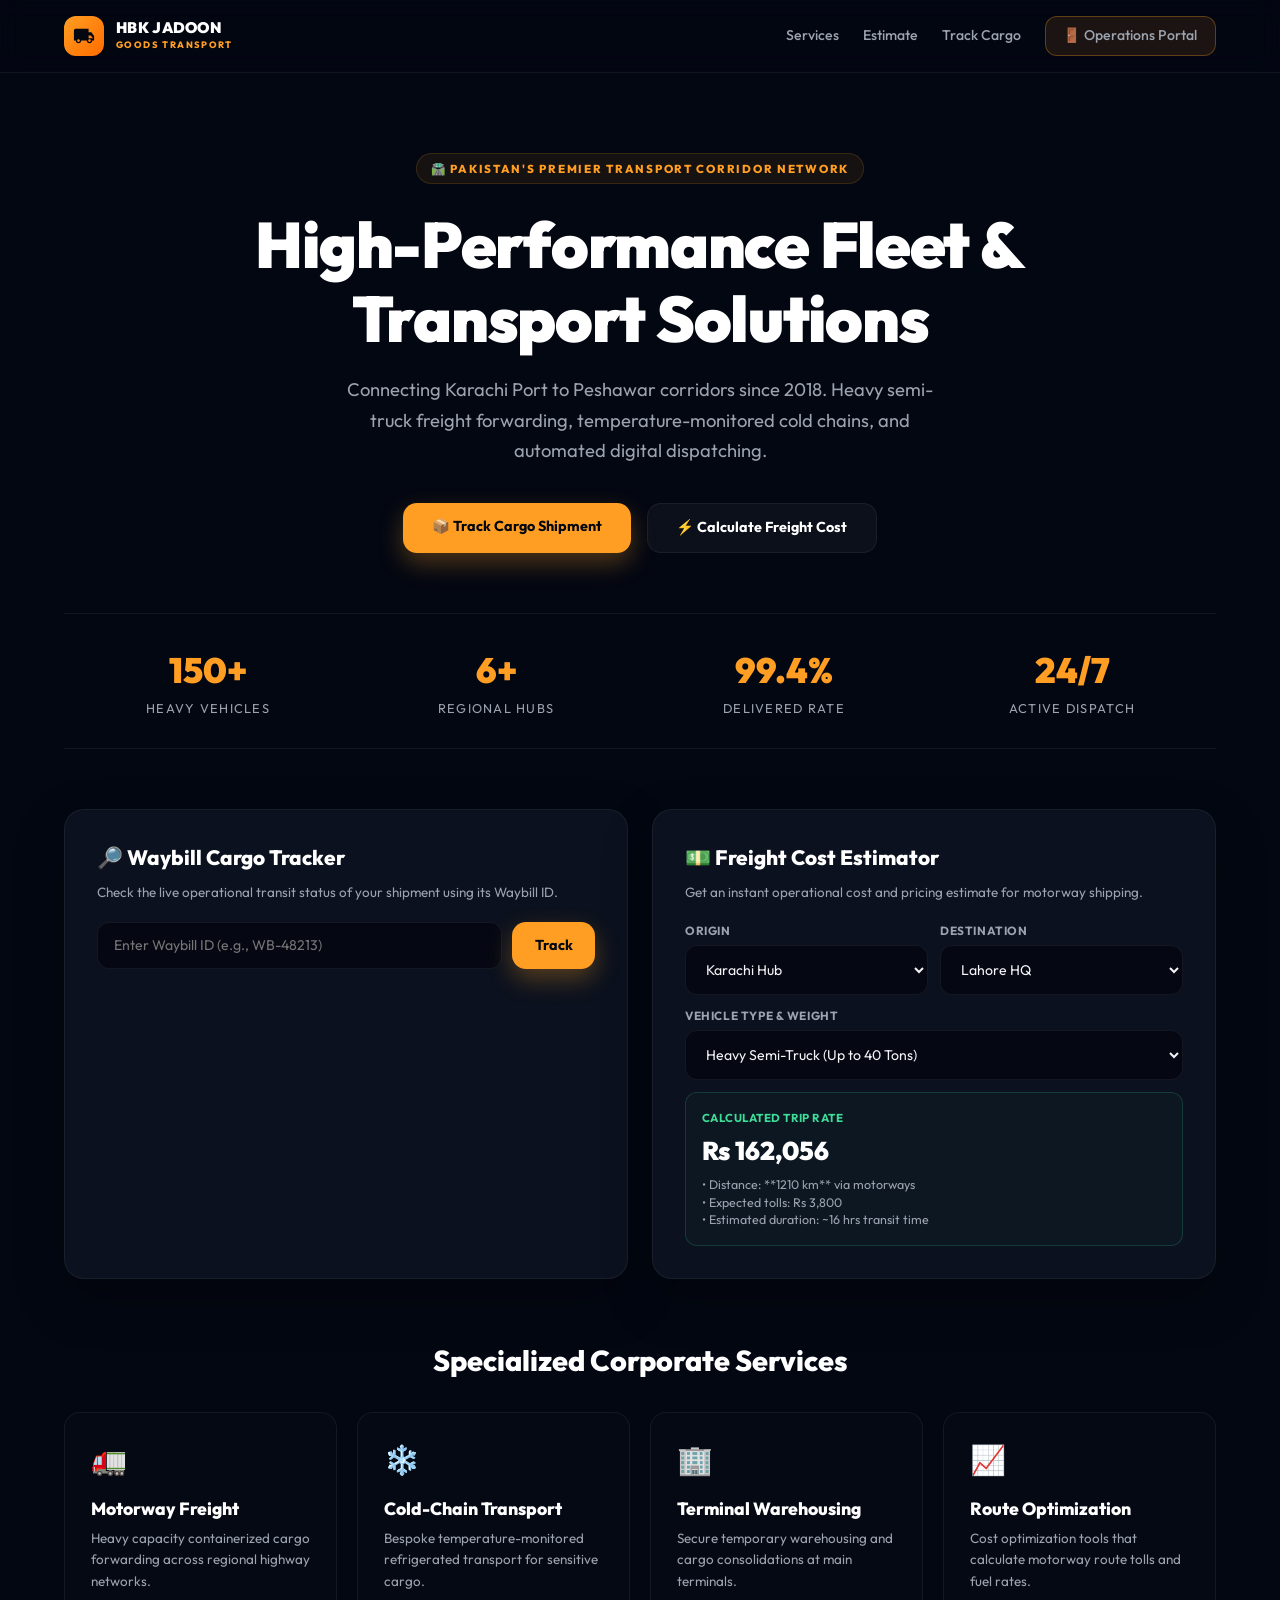
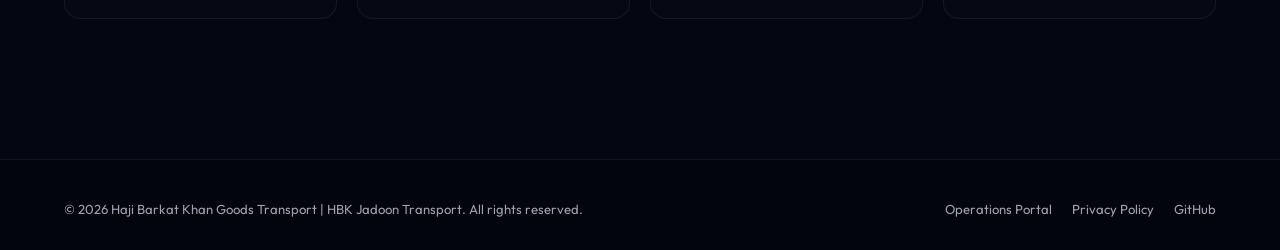
==== commit 7967b148: "Ultra-advanced WhatsApp widget + real number 03042571971 + quick replies + typing indicator + call b" ====
--- a/index.html
+++ b/index.html
@@ -605,314 +605,330 @@
 // Initialize tools
 calcEstimate();
 </script>
-<!-- ═══════════════════════════════════════════
-     PROFESSIONAL WHATSAPP CHAT WIDGET
-══════════════════════════════════════════════ -->
+<!-- ═══════════════════════════ ULTRA PRO WHATSAPP WIDGET ═══════════════════════════ -->
 <style>
-  /* ── Widget Container ── */
   #wa-widget {
-    position: fixed;
-    bottom: 24px;
-    right: 24px;
+    position: fixed; bottom: 24px; right: 24px;
     z-index: 99999;
-    font-family: 'Inter', 'Segoe UI', sans-serif;
-    display: flex;
-    flex-direction: column;
-    align-items: flex-end;
-    gap: 12px;
-  }
-
+    font-family: 'Inter','Segoe UI',sans-serif;
+    display: flex; flex-direction: column; align-items: flex-end; gap: 14px;
+  }
   /* ── Popup Card ── */
   #wa-popup {
-    width: 320px;
-    background: #fff;
-    border-radius: 20px;
-    box-shadow: 0 20px 60px rgba(0,0,0,0.18), 0 4px 16px rgba(0,0,0,0.08);
+    width: 340px; background: #fff;
+    border-radius: 22px;
+    box-shadow: 0 24px 70px rgba(0,0,0,0.22), 0 6px 20px rgba(0,0,0,0.1);
     overflow: hidden;
-    transform: scale(0.85) translateY(20px);
+    transform: scale(0.82) translateY(24px);
     transform-origin: bottom right;
-    opacity: 0;
-    pointer-events: none;
-    transition: transform 0.35s cubic-bezier(0.34,1.56,0.64,1), opacity 0.25s ease;
-  }
-  #wa-popup.open {
-    transform: scale(1) translateY(0);
-    opacity: 1;
-    pointer-events: all;
-  }
-
-  /* ── Popup Header ── */
+    opacity: 0; pointer-events: none;
+    transition: transform 0.4s cubic-bezier(0.34,1.56,0.64,1), opacity 0.28s ease;
+  }
+  #wa-popup.open { transform: scale(1) translateY(0); opacity: 1; pointer-events: all; }
+
+  /* ── Header ── */
   .wa-header {
-    background: linear-gradient(135deg, #075E54 0%, #128C7E 60%, #25D366 100%);
-    padding: 18px 20px 22px;
+    background: linear-gradient(135deg, #054640 0%, #075E54 40%, #128C7E 75%, #25D366 100%);
+    padding: 16px 18px 20px; position: relative;
+  }
+  .wa-header-actions { position: absolute; top: 12px; right: 14px; display: flex; gap: 6px; }
+  .wa-hbtn {
+    background: rgba(255,255,255,0.14); border: none; color: #fff;
+    width: 28px; height: 28px; border-radius: 50%; cursor: pointer;
+    font-size: 13px; display: flex; align-items: center; justify-content: center;
+    transition: background 0.2s;
+  }
+  .wa-hbtn:hover { background: rgba(255,255,255,0.28); }
+  .wa-agent { display: flex; align-items: center; gap: 13px; margin-top: 2px; }
+  .wa-avatar {
+    width: 52px; height: 52px; border-radius: 50%;
+    background: rgba(255,255,255,0.18);
+    border: 2.5px solid rgba(255,255,255,0.55);
+    display: flex; align-items: center; justify-content: center;
+    font-size: 24px; flex-shrink: 0; position: relative;
+  }
+  .wa-avatar-dot {
+    position: absolute; bottom: 0px; right: 0px;
+    width: 14px; height: 14px; background: #4ade80;
+    border-radius: 50%; border: 2.5px solid #054640;
+  }
+  .wa-agent-info h4 { margin: 0 0 2px; color: #fff; font-size: 1rem; font-weight: 700; }
+  .wa-agent-info .wa-sub { color: rgba(255,255,255,0.7); font-size: 0.75rem; margin: 0 0 4px; }
+  .wa-status-row { display: flex; align-items: center; gap: 10px; }
+  .wa-status-badge {
+    display: inline-flex; align-items: center; gap: 5px;
+    background: rgba(255,255,255,0.14); border-radius: 99px;
+    padding: 3px 10px; font-size: 0.7rem; color: rgba(255,255,255,0.92); font-weight: 600;
+  }
+  .wa-status-badge .dot { width: 7px; height: 7px; background: #4ade80; border-radius: 50%; animation: wa-blink 1.8s infinite; }
+  .wa-call-btn {
+    display: inline-flex; align-items: center; gap: 5px;
+    background: rgba(255,255,255,0.14); border: 1px solid rgba(255,255,255,0.3);
+    border-radius: 99px; padding: 3px 10px;
+    font-size: 0.7rem; color: #fff; font-weight: 600;
+    text-decoration: none; transition: background 0.2s;
+  }
+  .wa-call-btn:hover { background: rgba(255,255,255,0.26); }
+  @keyframes wa-blink { 0%,100%{opacity:1} 50%{opacity:0.25} }
+
+  /* ── Chat Body ── */
+  .wa-body {
+    padding: 14px 16px 10px; min-height: 120px;
+    background: #ece5dd;
+    background-image: url("data:image/svg+xml,%3Csvg width='52' height='52' viewBox='0 0 52 52' xmlns='http://www.w3.org/2000/svg'%3E%3Cg fill='%23c8beb4' fill-opacity='0.3'%3E%3Cpath d='M1 1h2v2H1zm4 0h2v2H5zm4 0h2v2H9zM1 5h2v2H1zm4 0h2v2H5zm4 0h2v2H9zM1 9h2v2H1zm4 0h2v2H5zm4 0h2v2H9z'/%3E%3C/g%3E%3C/svg%3E");
+  }
+  .wa-bubble {
+    background: #fff; border-radius: 12px 12px 12px 3px;
+    padding: 10px 13px; font-size: 0.84rem; color: #2c2c2c;
+    line-height: 1.55; box-shadow: 0 1px 3px rgba(0,0,0,0.1);
+    max-width: 90%; margin-bottom: 6px;
+    animation: wa-pop 0.45s cubic-bezier(0.34,1.56,0.64,1) both;
+  }
+  .wa-bubble-time { font-size: 0.63rem; color: #9a9a9a; text-align: right; margin-top: 4px; display: flex; align-items: center; justify-content: flex-end; gap: 3px; }
+  .wa-bubble-time svg { width: 14px; height: 14px; fill: #53bdeb; }
+  @keyframes wa-pop { from{transform:scale(0.78) translateY(6px);opacity:0} to{transform:scale(1) translateY(0);opacity:1} }
+
+  /* ── Typing indicator ── */
+  .wa-typing {
+    display: flex; align-items: center; gap: 4px;
+    background: #fff; border-radius: 12px 12px 12px 3px;
+    padding: 10px 14px; width: fit-content;
+    box-shadow: 0 1px 3px rgba(0,0,0,0.08);
+    animation: wa-pop 0.3s ease both;
+  }
+  .wa-typing span {
+    width: 7px; height: 7px; background: #aaa; border-radius: 50%;
+    animation: wa-typing-dot 1.2s infinite ease-in-out;
+  }
+  .wa-typing span:nth-child(2) { animation-delay: 0.2s; }
+  .wa-typing span:nth-child(3) { animation-delay: 0.4s; }
+  @keyframes wa-typing-dot {
+    0%,60%,100% { transform: translateY(0); opacity: 0.5; }
+    30% { transform: translateY(-5px); opacity: 1; }
+  }
+
+  /* ── Quick Replies ── */
+  .wa-quick-replies {
+    padding: 8px 14px 12px; display: flex; flex-wrap: wrap; gap: 7px;
+    background: #ece5dd;
+  }
+  .wa-qr {
+    background: #fff; border: 1.5px solid #25D366;
+    color: #075E54; border-radius: 20px;
+    padding: 5px 13px; font-size: 0.75rem; font-weight: 600;
+    cursor: pointer; text-decoration: none;
+    transition: background 0.18s, color 0.18s, transform 0.15s;
+    white-space: nowrap;
+  }
+  .wa-qr:hover { background: #25D366; color: #fff; transform: translateY(-1px); }
+
+  /* ── Footer ── */
+  .wa-footer { padding: 14px 16px 16px; background: #f0f0f0; border-top: 1px solid #e0e0e0; }
+  .wa-input-row {
+    display: flex; align-items: center; gap: 8px;
+    background: #fff; border-radius: 26px;
+    padding: 9px 14px; margin-bottom: 10px;
+    box-shadow: 0 1px 4px rgba(0,0,0,0.08);
+  }
+  .wa-input-row input {
+    flex: 1; border: none; outline: none;
+    font-size: 0.83rem; color: #333; background: transparent;
+    font-family: inherit;
+  }
+  .wa-input-row input::placeholder { color: #aaa; }
+  .wa-send-btn {
+    width: 34px; height: 34px; border-radius: 50%;
+    background: linear-gradient(135deg, #25D366, #128C7E);
+    border: none; display: flex; align-items: center; justify-content: center;
+    cursor: pointer; flex-shrink: 0;
+    transition: transform 0.18s, box-shadow 0.18s;
+    box-shadow: 0 2px 10px rgba(37,211,102,0.4);
+  }
+  .wa-send-btn:hover { transform: scale(1.1); }
+  .wa-send-btn svg { width: 16px; height: 16px; fill: #fff; }
+  .wa-cta {
+    display: flex; align-items: center; justify-content: center; gap: 10px;
+    width: 100%; padding: 13px 0;
+    background: linear-gradient(135deg, #25D366, #128C7E);
+    border: none; border-radius: 14px; color: #fff;
+    font-size: 0.9rem; font-weight: 700; cursor: pointer; text-decoration: none;
+    box-shadow: 0 4px 20px rgba(37,211,102,0.42);
+    transition: transform 0.18s, box-shadow 0.18s; letter-spacing: 0.01em;
+  }
+  .wa-cta:hover { transform: translateY(-2px); box-shadow: 0 8px 30px rgba(37,211,102,0.58); }
+  .wa-cta svg { width: 20px; height: 20px; fill: #fff; flex-shrink: 0; }
+  .wa-privacy { text-align: center; font-size: 0.66rem; color: #bbb; margin-top: 8px; }
+  .wa-privacy a { color: #25D366; text-decoration: none; }
+
+  /* ── FAB ── */
+  #wa-fab {
+    width: 62px; height: 62px; border-radius: 50%;
+    background: linear-gradient(135deg, #25D366, #128C7E);
+    display: flex; align-items: center; justify-content: center;
+    cursor: pointer; border: none;
+    box-shadow: 0 6px 30px rgba(37,211,102,0.55);
+    animation: wa-pulse 2.5s infinite;
+    transition: transform 0.22s, box-shadow 0.22s;
     position: relative;
   }
-  .wa-header-close {
-    position: absolute;
-    top: 14px; right: 16px;
-    background: rgba(255,255,255,0.15);
-    border: none;
-    color: #fff;
-    width: 26px; height: 26px;
-    border-radius: 50%;
-    cursor: pointer;
-    font-size: 14px;
+  #wa-fab:hover { transform: scale(1.1); box-shadow: 0 12px 40px rgba(37,211,102,0.7); }
+  #wa-fab .wa-fab-icon { transition: all 0.35s cubic-bezier(0.34,1.56,0.64,1); }
+  #wa-fab .wa-fab-icon svg { width: 30px; height: 30px; fill: #fff; display: block; }
+  #wa-fab.active .wa-fab-icon { transform: rotate(90deg) scale(0.85); }
+  #wa-fab .wa-notif {
+    position: absolute; top: -3px; right: -3px;
+    background: #ff4757; color: #fff; font-size: 0.58rem; font-weight: 800;
+    min-width: 18px; height: 18px; border-radius: 99px; padding: 0 4px;
     display: flex; align-items: center; justify-content: center;
-    transition: background 0.2s;
-  }
-  .wa-header-close:hover { background: rgba(255,255,255,0.3); }
-  .wa-agent {
-    display: flex;
-    align-items: center;
-    gap: 12px;
-    margin-top: 4px;
-  }
-  .wa-avatar {
-    width: 50px; height: 50px;
-    border-radius: 50%;
-    background: linear-gradient(135deg, #25D366, #128C7E);
-    border: 2.5px solid rgba(255,255,255,0.6);
-    display: flex; align-items: center; justify-content: center;
-    font-size: 22px;
-    flex-shrink: 0;
+    border: 2.5px solid #fff;
+    animation: wa-notif-pop 1.1s ease infinite alternate;
+  }
+  @keyframes wa-notif-pop { from{transform:scale(1)} to{transform:scale(1.25)} }
+  @keyframes wa-pulse {
+    0%   { box-shadow: 0 0 0 0   rgba(37,211,102,0.6); }
+    70%  { box-shadow: 0 0 0 18px rgba(37,211,102,0); }
+    100% { box-shadow: 0 0 0 0   rgba(37,211,102,0); }
+  }
+  /* ── Greeting bubble ── */
+  .wa-greet-bubble {
+    background: #fff; color: #222; font-size: 0.8rem; font-weight: 600;
+    padding: 10px 16px; border-radius: 18px 18px 4px 18px;
+    box-shadow: 0 6px 24px rgba(0,0,0,0.14);
+    white-space: nowrap; cursor: pointer;
+    animation: wa-fadein 0.5s ease both;
+    border: 1.5px solid rgba(37,211,102,0.2);
     position: relative;
   }
-  .wa-avatar-dot {
-    position: absolute;
-    bottom: 1px; right: 1px;
-    width: 13px; height: 13px;
-    background: #4ade80;
-    border-radius: 50%;
-    border: 2px solid #075E54;
-  }
-  .wa-agent-info h4 {
-    margin: 0 0 2px;
-    color: #fff;
-    font-size: 0.95rem;
-    font-weight: 700;
-    letter-spacing: -0.01em;
-  }
-  .wa-agent-info p {
-    margin: 0;
-    color: rgba(255,255,255,0.75);
-    font-size: 0.75rem;
-  }
-  .wa-status-badge {
-    display: inline-flex;
-    align-items: center;
-    gap: 4px;
-    background: rgba(255,255,255,0.15);
-    border-radius: 99px;
-    padding: 2px 8px;
-    margin-top: 4px;
-    font-size: 0.7rem;
-    color: rgba(255,255,255,0.9);
-    font-weight: 600;
-  }
-  .wa-status-badge span.dot {
-    width: 6px; height: 6px;
-    background: #4ade80;
-    border-radius: 50%;
-    animation: wa-blink 1.8s infinite;
-  }
-  @keyframes wa-blink {
-    0%,100% { opacity: 1; }
-    50%      { opacity: 0.3; }
-  }
-
-  /* ── Chat Bubble Preview ── */
-  .wa-body {
-    padding: 16px 18px 6px;
-    background: #f0f0f0;
-    background-image: url("data:image/svg+xml,%3Csvg width='40' height='40' viewBox='0 0 40 40' xmlns='http://www.w3.org/2000/svg'%3E%3Cg fill='%23d9d9d9' fill-opacity='0.35'%3E%3Cpath d='M0 38.59l2.83-2.83 1.41 1.41L1.41 40H0v-1.41zM0 20l2.83-2.83 1.41 1.41-2.83 2.83L0 20zm0-18.59L2.83-.83 4.24.58 1.41 3.41 0 2V.59zM20 38.59l2.83-2.83 1.41 1.41-2.83 2.83-1.41-1.41zM20 20l2.83-2.83 1.41 1.41-2.83 2.83-1.41-1.41zm0-18.59L22.83.59l1.41 1.41-2.83 2.83-1.41-1.42z'/%3E%3C/g%3E%3C/svg%3E");
-  }
-  .wa-bubble {
-    background: #fff;
-    border-radius: 12px 12px 12px 3px;
-    padding: 10px 14px;
-    font-size: 0.83rem;
-    color: #333;
-    line-height: 1.5;
-    box-shadow: 0 1px 4px rgba(0,0,0,0.08);
-    position: relative;
-    max-width: 88%;
-    animation: wa-pop 0.4s cubic-bezier(0.34,1.56,0.64,1) both;
-  }
-  .wa-bubble-time {
-    font-size: 0.65rem;
-    color: #aaa;
-    text-align: right;
-    margin-top: 3px;
-  }
-  @keyframes wa-pop {
-    from { transform: scale(0.8); opacity: 0; }
-    to   { transform: scale(1);   opacity: 1; }
-  }
-
-  /* ── Footer CTA ── */
-  .wa-footer {
-    padding: 14px 18px 18px;
-    background: #fff;
-  }
-  .wa-cta {
-    display: flex;
-    align-items: center;
-    justify-content: center;
-    gap: 10px;
-    width: 100%;
-    padding: 13px 0;
-    background: linear-gradient(135deg, #25D366, #128C7E);
-    border: none;
-    border-radius: 12px;
-    color: #fff;
-    font-size: 0.9rem;
-    font-weight: 700;
-    cursor: pointer;
-    text-decoration: none;
-    box-shadow: 0 4px 18px rgba(37,211,102,0.4);
-    transition: transform 0.18s, box-shadow 0.18s;
-    letter-spacing: 0.01em;
-  }
-  .wa-cta:hover {
-    transform: translateY(-2px);
-    box-shadow: 0 8px 28px rgba(37,211,102,0.55);
-  }
-  .wa-cta svg { width: 20px; height: 20px; fill: #fff; flex-shrink: 0; }
-  .wa-privacy {
-    text-align: center;
-    font-size: 0.68rem;
-    color: #aaa;
-    margin-top: 8px;
-  }
-  .wa-privacy a { color: #25D366; text-decoration: none; }
-
-  /* ── FAB Button ── */
-  #wa-fab {
-    width: 60px; height: 60px;
-    border-radius: 50%;
-    background: linear-gradient(135deg, #25D366 0%, #128C7E 100%);
-    display: flex; align-items: center; justify-content: center;
-    cursor: pointer;
-    border: none;
-    box-shadow: 0 6px 28px rgba(37,211,102,0.5);
-    animation: wa-pulse 2.4s infinite;
-    transition: transform 0.2s, box-shadow 0.2s;
-    position: relative;
-  }
-  #wa-fab:hover {
-    transform: scale(1.08);
-    box-shadow: 0 10px 36px rgba(37,211,102,0.65);
-  }
-  #wa-fab svg { width: 28px; height: 28px; fill: #fff; transition: transform 0.3s; }
-  #wa-fab.active svg { transform: rotate(45deg) scale(0.85); }
-  #wa-fab .wa-notif {
-    position: absolute;
-    top: -2px; right: -2px;
-    background: #ff4757;
-    color: #fff;
-    font-size: 0.6rem;
-    font-weight: 800;
-    width: 18px; height: 18px;
-    border-radius: 50%;
-    display: flex; align-items: center; justify-content: center;
-    border: 2px solid #fff;
-    animation: wa-bounce 1s ease infinite alternate;
-  }
-  @keyframes wa-bounce { from { transform: scale(1); } to { transform: scale(1.2); } }
-  @keyframes wa-pulse {
-    0%   { box-shadow: 0 0 0 0   rgba(37,211,102,0.55); }
-    70%  { box-shadow: 0 0 0 16px rgba(37,211,102,0); }
-    100% { box-shadow: 0 0 0 0   rgba(37,211,102,0); }
-  }
-
-  /* ── Greeting Label ── */
-  .wa-greet-label {
-    background: #fff;
-    color: #222;
-    font-size: 0.78rem;
-    font-weight: 600;
-    padding: 6px 14px;
-    border-radius: 20px;
-    box-shadow: 0 4px 20px rgba(0,0,0,0.12);
-    white-space: nowrap;
-    animation: wa-fadein 0.5s ease both;
-  }
-  @keyframes wa-fadein { from { opacity:0; transform:translateY(6px); } to { opacity:1; transform:translateY(0); } }
+  .wa-greet-bubble::after {
+    content:''; position:absolute; bottom:-8px; right:14px;
+    border: 8px solid transparent; border-top-color: #fff;
+    border-bottom: 0; margin-left: -8px;
+    filter: drop-shadow(0 2px 3px rgba(0,0,0,0.08));
+  }
+  @keyframes wa-fadein { from{opacity:0;transform:translateY(8px)} to{opacity:1;transform:translateY(0)} }
 </style>
 
 <div id="wa-widget">
-  <!-- Popup Card -->
-  <div id="wa-popup">
+  <!-- ── Popup ── -->
+  <div id="wa-popup" role="dialog" aria-label="WhatsApp Chat">
     <!-- Header -->
     <div class="wa-header">
-      <button class="wa-header-close" onclick="waToggle()" aria-label="Close">✕</button>
+      <div class="wa-header-actions">
+        <a class="wa-hbtn" href="tel:+923042571971" title="Call us" aria-label="Call">📞</a>
+        <button class="wa-hbtn" onclick="waToggle()" aria-label="Close">✕</button>
+      </div>
       <div class="wa-agent">
-        <div class="wa-avatar">
-          🚚
-          <div class="wa-avatar-dot"></div>
+        <div class="wa-avatar">🚚<div class="wa-avatar-dot"></div></div>
+        <div class="wa-agent-info">
+          <h4>HBK Transport</h4>
+          <p class="wa-sub">Haji Barkat Khan — Freight &amp; Cargo</p>
+          <div class="wa-status-row">
+            <div class="wa-status-badge"><span class="dot"></span>Online now</div>
+            <a class="wa-call-btn" href="tel:+923042571971">📞 Call</a>
+          </div>
         </div>
-        <div class="wa-agent-info">
-          <h4>Haji Barkat Khan Transport</h4>
-          <p>Freight & Cargo Services</p>
-          <div class="wa-status-badge"><span class="dot"></span> Online — typically replies instantly</div>
-        </div>
-      </div>
-    </div>
-
-    <!-- Chat Preview -->
-    <div class="wa-body">
-      <div class="wa-bubble">
-        👋 Assalam-o-Alaikum! <strong>HBK Transport</strong> mein khush aamdeed.<br><br>
-        Freight quotes, shipment tracking, ya kisi bhi transport service ke liye hum se rabta karein — hum haazir hain!
-        <div class="wa-bubble-time">Today ✔✔</div>
-      </div>
-    </div>
-
-    <!-- CTA -->
+      </div>
+    </div>
+
+    <!-- Chat Body -->
+    <div class="wa-body" id="wa-chat-body">
+      <div class="wa-typing" id="wa-typing-ind">
+        <span></span><span></span><span></span>
+      </div>
+    </div>
+
+    <!-- Quick Replies -->
+    <div class="wa-quick-replies">
+      <a class="wa-qr" href="https://wa.me/923042571971?text=Freight%20quote%20chahiye" target="_blank">💰 Freight Quote</a>
+      <a class="wa-qr" href="https://wa.me/923042571971?text=Shipment%20track%20karna%20hai" target="_blank">📦 Track Shipment</a>
+      <a class="wa-qr" href="https://wa.me/923042571971?text=Container%20availability%20batao" target="_blank">🚢 Container Info</a>
+      <a class="wa-qr" href="https://wa.me/923042571971?text=Mujhe%20transport%20services%20ki%20zaroorat%20hai" target="_blank">🚚 Book Transport</a>
+    </div>
+
+    <!-- Footer -->
     <div class="wa-footer">
-      <a class="wa-cta"
-         href="https://wa.me/923000000000?text=Hello%20HBK%20Transport%2C%20I%20need%20freight%20%2F%20transport%20services.%20Please%20guide%20me."
+      <div class="wa-input-row">
+        <input type="text" id="wa-msg-input" placeholder="Type a message..." onkeydown="waHandleKey(event)" autocomplete="off"/>
+        <button class="wa-send-btn" onclick="waOpenChat()" aria-label="Send">
+          <svg viewBox="0 0 24 24"><path d="M2.01 21L23 12 2.01 3 2 10l15 2-15 2z"/></svg>
+        </button>
+      </div>
+      <a class="wa-cta" id="wa-main-cta"
+         href="https://wa.me/923042571971?text=Hello%20HBK%20Transport%2C%20I%20need%20freight%20services.%20Please%20guide%20me."
          target="_blank" rel="noopener">
-        <svg viewBox="0 0 32 32" xmlns="http://www.w3.org/2000/svg"><path d="M16 0C7.163 0 0 7.163 0 16c0 2.82.737 5.47 2.027 7.773L0 32l8.489-2.001A15.93 15.93 0 0 0 16 32c8.837 0 16-7.163 16-16S24.837 0 16 0zm0 29.333a13.27 13.27 0 0 1-6.743-1.833l-.484-.287-5.041 1.188 1.237-4.892-.316-.503A13.267 13.267 0 0 1 2.667 16C2.667 8.636 8.636 2.667 16 2.667S29.333 8.636 29.333 16 23.364 29.333 16 29.333zm7.31-9.833c-.4-.2-2.365-1.167-2.732-1.3-.366-.133-.632-.2-.898.2-.267.4-1.032 1.3-1.265 1.567-.233.267-.466.3-.866.1-.4-.2-1.687-.622-3.213-1.982-1.187-1.059-1.99-2.367-2.223-2.767-.234-.4-.025-.616.175-.816.18-.18.4-.467.6-.7.2-.233.267-.4.4-.666.133-.267.067-.5-.033-.7-.1-.2-.898-2.167-1.232-2.967-.324-.78-.654-.674-.898-.686-.233-.011-.5-.013-.766-.013s-.7.1-1.066.5c-.367.4-1.4 1.367-1.4 3.333s1.433 3.867 1.633 4.133c.2.267 2.82 4.307 6.832 6.033.955.412 1.7.659 2.282.844.958.306 1.831.263 2.52.16.769-.115 2.365-.967 2.699-1.9.333-.933.333-1.733.233-1.9-.1-.167-.367-.267-.767-.467z"/></svg>
+        <svg viewBox="0 0 32 32"><path d="M16 0C7.163 0 0 7.163 0 16c0 2.82.737 5.47 2.027 7.773L0 32l8.489-2.001A15.93 15.93 0 0 0 16 32c8.837 0 16-7.163 16-16S24.837 0 16 0zm0 29.333a13.27 13.27 0 0 1-6.743-1.833l-.484-.287-5.041 1.188 1.237-4.892-.316-.503A13.267 13.267 0 0 1 2.667 16C2.667 8.636 8.636 2.667 16 2.667S29.333 8.636 29.333 16 23.364 29.333 16 29.333zm7.31-9.833c-.4-.2-2.365-1.167-2.732-1.3-.366-.133-.632-.2-.898.2-.267.4-1.032 1.3-1.265 1.567-.233.267-.466.3-.866.1-.4-.2-1.687-.622-3.213-1.982-1.187-1.059-1.99-2.367-2.223-2.767-.234-.4-.025-.616.175-.816.18-.18.4-.467.6-.7.2-.233.267-.4.4-.666.133-.267.067-.5-.033-.7-.1-.2-.898-2.167-1.232-2.967-.324-.78-.654-.674-.898-.686-.233-.011-.5-.013-.766-.013s-.7.1-1.066.5c-.367.4-1.4 1.367-1.4 3.333s1.433 3.867 1.633 4.133c.2.267 2.82 4.307 6.832 6.033.955.412 1.7.659 2.282.844.958.306 1.831.263 2.52.16.769-.115 2.365-.967 2.699-1.9.333-.933.333-1.733.233-1.9-.1-.167-.367-.267-.767-.467z"/></svg>
         Start Chat on WhatsApp
       </a>
-      <p class="wa-privacy">🔒 Your conversation is end-to-end encrypted by <a href="https://whatsapp.com" target="_blank">WhatsApp</a></p>
+      <p class="wa-privacy">🔒 End-to-end encrypted · <a href="https://whatsapp.com" target="_blank">WhatsApp</a></p>
     </div>
   </div>
 
-  <!-- Greeting Label (shown before first open) -->
-  <div id="wa-greet" style="display:flex;align-items:center;gap:10px">
-    <span class="wa-greet-label">💬 Need help? Chat with us!</span>
-    <!-- FAB -->
+  <!-- ── FAB + Greeting ── -->
+  <div id="wa-greet-row" style="display:none;align-items:flex-end;gap:12px;flex-direction:column">
+    <div class="wa-greet-bubble" onclick="waToggle()">
+      👋 Salaam! Transport service chahiye?
+    </div>
     <button id="wa-fab" onclick="waToggle()" aria-label="Open WhatsApp Chat">
       <div class="wa-notif">1</div>
-      <svg viewBox="0 0 32 32" xmlns="http://www.w3.org/2000/svg"><path d="M16 0C7.163 0 0 7.163 0 16c0 2.82.737 5.47 2.027 7.773L0 32l8.489-2.001A15.93 15.93 0 0 0 16 32c8.837 0 16-7.163 16-16S24.837 0 16 0zm0 29.333a13.27 13.27 0 0 1-6.743-1.833l-.484-.287-5.041 1.188 1.237-4.892-.316-.503A13.267 13.267 0 0 1 2.667 16C2.667 8.636 8.636 2.667 16 2.667S29.333 8.636 29.333 16 23.364 29.333 16 29.333zm7.31-9.833c-.4-.2-2.365-1.167-2.732-1.3-.366-.133-.632-.2-.898.2-.267.4-1.032 1.3-1.265 1.567-.233.267-.466.3-.866.1-.4-.2-1.687-.622-3.213-1.982-1.187-1.059-1.99-2.367-2.223-2.767-.234-.4-.025-.616.175-.816.18-.18.4-.467.6-.7.2-.233.267-.4.4-.666.133-.267.067-.5-.033-.7-.1-.2-.898-2.167-1.232-2.967-.324-.78-.654-.674-.898-.686-.233-.011-.5-.013-.766-.013s-.7.1-1.066.5c-.367.4-1.4 1.367-1.4 3.333s1.433 3.867 1.633 4.133c.2.267 2.82 4.307 6.832 6.033.955.412 1.7.659 2.282.844.958.306 1.831.263 2.52.16.769-.115 2.365-.967 2.699-1.9.333-.933.333-1.733.233-1.9-.1-.167-.367-.267-.767-.467z"/></svg>
+      <div class="wa-fab-icon">
+        <svg viewBox="0 0 32 32"><path d="M16 0C7.163 0 0 7.163 0 16c0 2.82.737 5.47 2.027 7.773L0 32l8.489-2.001A15.93 15.93 0 0 0 16 32c8.837 0 16-7.163 16-16S24.837 0 16 0zm0 29.333a13.27 13.27 0 0 1-6.743-1.833l-.484-.287-5.041 1.188 1.237-4.892-.316-.503A13.267 13.267 0 0 1 2.667 16C2.667 8.636 8.636 2.667 16 2.667S29.333 8.636 29.333 16 23.364 29.333 16 29.333zm7.31-9.833c-.4-.2-2.365-1.167-2.732-1.3-.366-.133-.632-.2-.898.2-.267.4-1.032 1.3-1.265 1.567-.233.267-.466.3-.866.1-.4-.2-1.687-.622-3.213-1.982-1.187-1.059-1.99-2.367-2.223-2.767-.234-.4-.025-.616.175-.816.18-.18.4-.467.6-.7.2-.233.267-.4.4-.666.133-.267.067-.5-.033-.7-.1-.2-.898-2.167-1.232-2.967-.324-.78-.654-.674-.898-.686-.233-.011-.5-.013-.766-.013s-.7.1-1.066.5c-.367.4-1.4 1.367-1.4 3.333s1.433 3.867 1.633 4.133c.2.267 2.82 4.307 6.832 6.033.955.412 1.7.659 2.282.844.958.306 1.831.263 2.52.16.769-.115 2.365-.967 2.699-1.9.333-.933.333-1.733.233-1.9-.1-.167-.367-.267-.767-.467z"/></svg>
+      </div>
     </button>
   </div>
 </div>
 
 <script>
-  (function(){
-    var opened = false;
-    window.waToggle = function() {
-      opened = !opened;
-      document.getElementById('wa-popup').classList.toggle('open', opened);
-      document.getElementById('wa-fab').classList.toggle('active', opened);
-      // Hide greeting label after first open
-      var greet = document.getElementById('wa-greet');
-      if(opened) {
-        var label = greet.querySelector('.wa-greet-label');
-        if(label) label.style.display = 'none';
-        var notif = document.querySelector('#wa-fab .wa-notif');
-        if(notif) notif.style.display = 'none';
-      }
-    };
-    // Auto open greeting after 4s
+(function(){
+  var WA_NUMBER = '923042571971';
+  var opened = false;
+  var greeted = false;
+
+  function showBubble(){
+    var b = document.getElementById('wa-chat-body');
+    var t = document.getElementById('wa-typing-ind');
+    if(!b || !t) return;
+    // Show bubble after typing animation
     setTimeout(function(){
-      var g = document.getElementById('wa-greet');
-      if(g) g.style.display = 'flex';
-    }, 4000);
-  })();
+      t.style.display = 'none';
+      var msg = document.createElement('div');
+      msg.className = 'wa-bubble';
+      msg.innerHTML = '👋 <strong>Assalam-o-Alaikum!</strong> HBK Transport mein khush aamdeed.<br><br>Freight quotes, container booking, ya shipment tracking — sab kuch ek click mein!<div class="wa-bubble-time">Now <svg viewBox="0 0 16 15"><path d="M15.01 3.316l-.478-.372a.365.365 0 0 0-.51.063L8.666 9.88a.32.32 0 0 1-.484.032l-.358-.325a.319.319 0 0 0-.484.032l-.378.483a.418.418 0 0 0 .036.541l1.32 1.266c.143.14.361.125.484-.033l6.272-8.048a.366.366 0 0 0-.064-.512zm-4.1 0l-.478-.372a.365.365 0 0 0-.51.063L4.566 9.879a.32.32 0 0 1-.484.033L1.891 7.769a.366.366 0 0 0-.515.006l-.423.433a.364.364 0 0 0 .006.514l3.258 3.185c.143.14.361.125.484-.033l6.272-8.048a.365.365 0 0 0-.063-.51z"/></svg></div>';
+      b.appendChild(msg);
+    }, 1800);
+  }
+
+  window.waToggle = function(){
+    opened = !opened;
+    document.getElementById('wa-popup').classList.toggle('open', opened);
+    document.getElementById('wa-fab').classList.toggle('active', opened);
+    if(opened && !greeted){
+      greeted = true;
+      showBubble();
+      // hide greeting bubble
+      var row = document.getElementById('wa-greet-row');
+      if(row){ var gb = row.querySelector('.wa-greet-bubble'); if(gb) gb.style.display='none'; }
+      var notif = document.querySelector('#wa-fab .wa-notif');
+      if(notif) notif.style.display='none';
+    }
+  };
+
+  window.waOpenChat = function(){
+    var inp = document.getElementById('wa-msg-input');
+    var msg = inp ? inp.value.trim() : '';
+    var text = msg || 'Hello HBK Transport, I need transport services. Please guide me.';
+    window.open('https://wa.me/'+WA_NUMBER+'?text='+encodeURIComponent(text), '_blank');
+  };
+
+  window.waHandleKey = function(e){
+    if(e.key === 'Enter') waOpenChat();
+  };
+
+  // Auto-show greeting after 4s
+  setTimeout(function(){
+    var row = document.getElementById('wa-greet-row');
+    if(row){ row.style.display='flex'; }
+  }, 4000);
+})();
 </script>
 </body>
 </html>
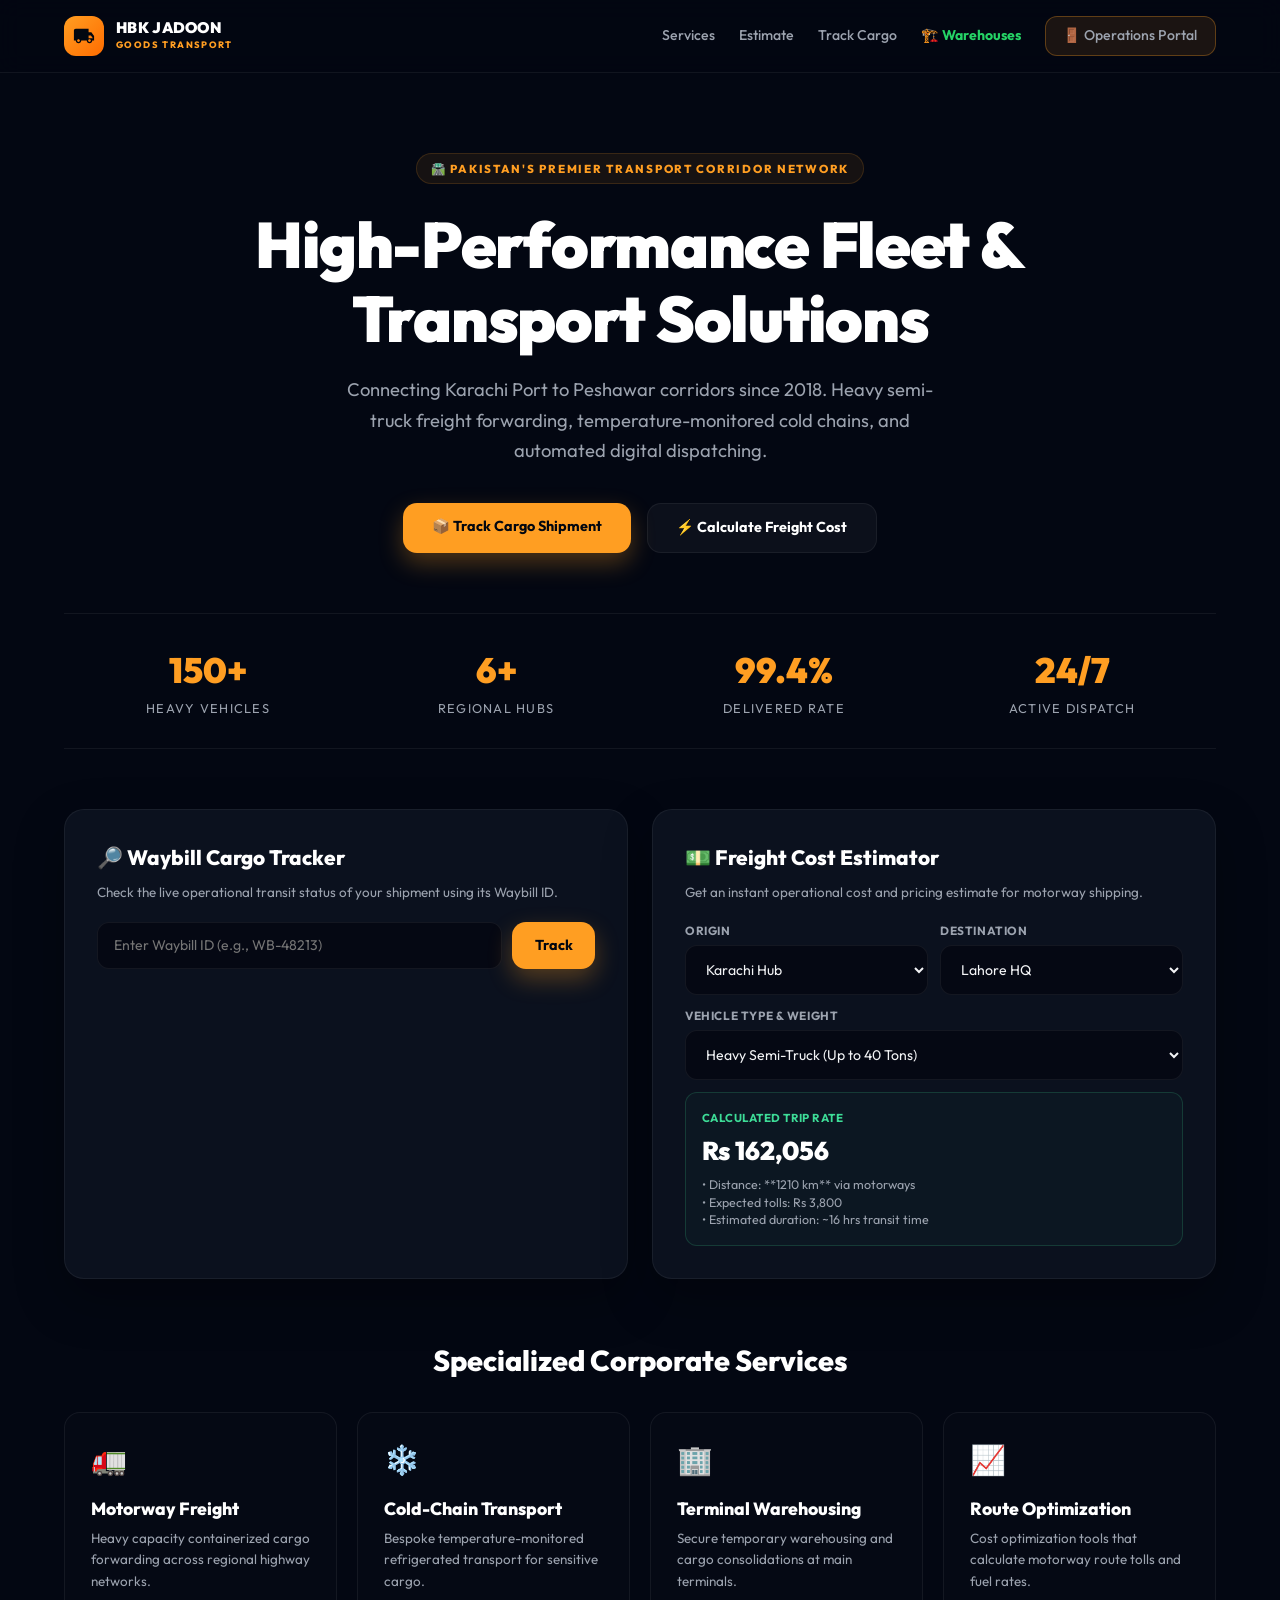
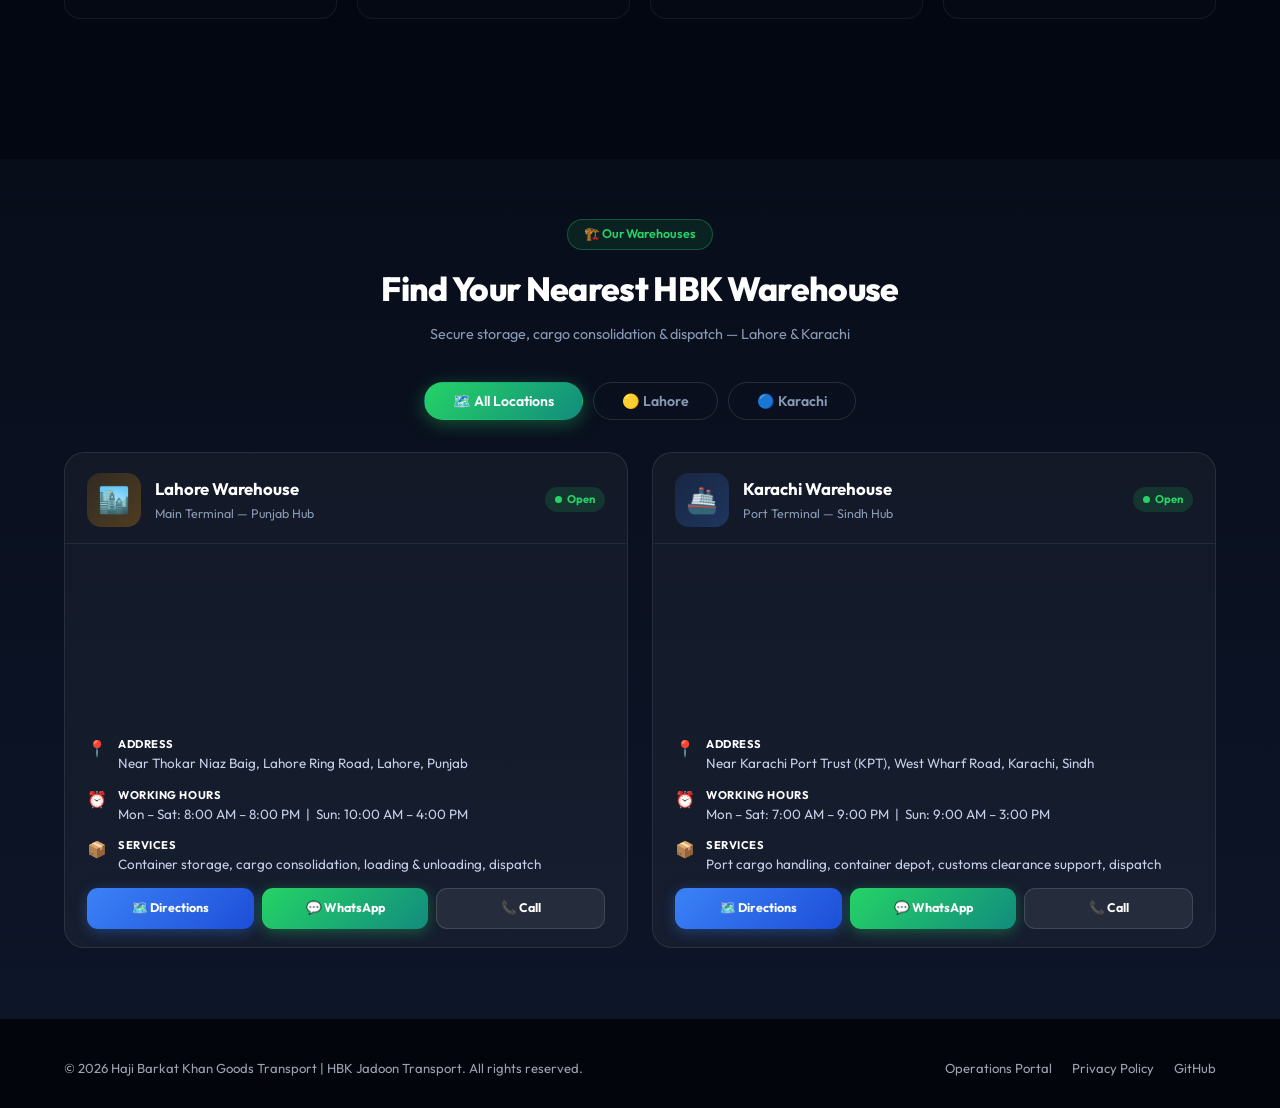
==== commit 974819d1: "Add Warehouse Finder: Lahore + Karachi cards with maps, directions, hours, WhatsApp & call buttons" ====
--- a/index.html
+++ b/index.html
@@ -347,6 +347,7 @@
       <a href="#services">Services</a>
       <a href="#estimator">Estimate</a>
       <a href="#tracker">Track Cargo</a>
+      <a href="#warehouses" style="color:#25D366;font-weight:700">🏗️ Warehouses</a>
       <a href="portal.html" class="btn-portal">🚪 Operations Portal</a>
     </div>
   </div>
@@ -469,6 +470,179 @@
     </div>
   </div>
 </section>
+
+<!-- ════════════════ WAREHOUSE FINDER SECTION ════════════════ -->
+<style>
+  .wh-section { padding: 60px 0 70px; background: linear-gradient(180deg,#080d1a 0%,#0d1528 100%); }
+  .wh-header  { text-align:center; margin-bottom:36px; }
+  .wh-badge {
+    display:inline-flex; align-items:center; gap:7px;
+    background:rgba(37,211,102,0.1); border:1px solid rgba(37,211,102,0.3);
+    color:#25D366; border-radius:99px; padding:5px 16px; font-size:0.78rem; font-weight:600; margin-bottom:14px;
+  }
+  .wh-title { font-size:clamp(1.5rem,3vw,2.1rem); font-weight:800; color:#fff; letter-spacing:-0.02em; margin:0 0 10px; }
+  .wh-sub   { color:#8a9ab5; font-size:0.9rem; }
+  .wh-tabs  { display:flex; justify-content:center; gap:10px; margin-bottom:32px; flex-wrap:wrap; }
+  .wh-tab   {
+    padding:9px 28px; border-radius:99px; border:1.5px solid rgba(255,255,255,0.12);
+    background:transparent; color:#8a9ab5; font-size:0.88rem; font-weight:600;
+    cursor:pointer; transition:all 0.22s; font-family:inherit;
+  }
+  .wh-tab.active, .wh-tab:hover {
+    background:linear-gradient(135deg,#25D366,#128C7E); border-color:transparent; color:#fff;
+    box-shadow:0 4px 18px rgba(37,211,102,0.35);
+  }
+  .wh-grid { display:grid; grid-template-columns:repeat(auto-fit,minmax(300px,1fr)); gap:24px; }
+  .wh-card {
+    background:rgba(255,255,255,0.04); border:1px solid rgba(255,255,255,0.09);
+    border-radius:20px; overflow:hidden; transition:transform 0.25s, box-shadow 0.25s;
+  }
+  .wh-card:hover { transform:translateY(-5px); box-shadow:0 20px 50px rgba(0,0,0,0.4); }
+  .wh-card-header { padding:20px 22px 16px; border-bottom:1px solid rgba(255,255,255,0.07); display:flex; align-items:center; gap:14px; }
+  .wh-city-icon {
+    width:54px; height:54px; border-radius:14px;
+    display:flex; align-items:center; justify-content:center; font-size:1.6rem; flex-shrink:0;
+  }
+  .wh-city-icon.lhr { background:linear-gradient(135deg,#f59e0b22,#f59e0b44); }
+  .wh-city-icon.khi { background:linear-gradient(135deg,#3b82f622,#3b82f644); }
+  .wh-card-header h3 { margin:0 0 3px; color:#fff; font-size:1.05rem; font-weight:700; }
+  .wh-card-header p  { margin:0; color:#8a9ab5; font-size:0.78rem; }
+  .wh-status {
+    margin-left:auto; flex-shrink:0; display:flex; align-items:center; gap:5px;
+    font-size:0.7rem; font-weight:700; padding:4px 10px; border-radius:99px;
+  }
+  .wh-status.open { background:rgba(37,211,102,0.15); color:#25D366; }
+  .wh-status.open::before { content:''; width:7px; height:7px; background:#25D366; border-radius:50%; display:inline-block; animation:wa-blink 1.8s infinite; }
+  .wh-body { padding:18px 22px; }
+  .wh-info-row { display:flex; align-items:flex-start; gap:11px; margin-bottom:13px; font-size:0.84rem; color:#c5cfe8; line-height:1.45; }
+  .wh-info-row .wh-icon { font-size:1rem; flex-shrink:0; margin-top:1px; }
+  .wh-info-row strong { color:#fff; display:block; font-size:0.7rem; text-transform:uppercase; letter-spacing:0.05em; margin-bottom:2px; }
+  .wh-map { width:100%; height:160px; border:none; border-radius:14px; margin-bottom:14px; display:block; }
+  .wh-actions { display:flex; gap:8px; }
+  .wh-btn {
+    flex:1; padding:10px 6px; border-radius:11px; border:none;
+    font-size:0.78rem; font-weight:700; cursor:pointer; text-decoration:none;
+    display:flex; align-items:center; justify-content:center; gap:6px;
+    transition:transform 0.18s, box-shadow 0.18s; font-family:inherit;
+  }
+  .wh-btn:hover { transform:translateY(-2px); }
+  .wh-btn-map  { background:linear-gradient(135deg,#3b82f6,#1d4ed8); color:#fff; box-shadow:0 3px 14px rgba(59,130,246,0.35); }
+  .wh-btn-wa   { background:linear-gradient(135deg,#25D366,#128C7E); color:#fff; box-shadow:0 3px 14px rgba(37,211,102,0.35); }
+  .wh-btn-call { background:rgba(255,255,255,0.07); color:#fff; border:1px solid rgba(255,255,255,0.12); }
+</style>
+
+<section class="wh-section" id="warehouses">
+  <div class="container">
+    <div class="wh-header">
+      <div class="wh-badge">🏗️ Our Warehouses</div>
+      <h2 class="wh-title">Find Your Nearest HBK Warehouse</h2>
+      <p class="wh-sub">Secure storage, cargo consolidation &amp; dispatch — Lahore &amp; Karachi</p>
+    </div>
+
+    <div class="wh-tabs">
+      <button class="wh-tab active" onclick="whShowAll(this)">🗺️ All Locations</button>
+      <button class="wh-tab" onclick="whFilter(this,'lhr')">🟡 Lahore</button>
+      <button class="wh-tab" onclick="whFilter(this,'khi')">🔵 Karachi</button>
+    </div>
+
+    <div class="wh-grid" id="wh-grid">
+
+      <!-- ── LAHORE ── -->
+      <div class="wh-card" data-city="lhr">
+        <div class="wh-card-header">
+          <div class="wh-city-icon lhr">🏙️</div>
+          <div>
+            <h3>Lahore Warehouse</h3>
+            <p>Main Terminal — Punjab Hub</p>
+          </div>
+          <div class="wh-status open">Open</div>
+        </div>
+        <div class="wh-body">
+          <iframe class="wh-map"
+            src="https://maps.google.com/maps?q=Thokar+Niaz+Baig,+Lahore,+Pakistan&output=embed&z=14"
+            allowfullscreen loading="lazy" referrerpolicy="no-referrer-when-downgrade">
+          </iframe>
+          <div class="wh-info-row">
+            <span class="wh-icon">📍</span>
+            <div><strong>Address</strong>Near Thokar Niaz Baig, Lahore Ring Road, Lahore, Punjab</div>
+          </div>
+          <div class="wh-info-row">
+            <span class="wh-icon">⏰</span>
+            <div><strong>Working Hours</strong>Mon – Sat: 8:00 AM – 8:00 PM &nbsp;|&nbsp; Sun: 10:00 AM – 4:00 PM</div>
+          </div>
+          <div class="wh-info-row">
+            <span class="wh-icon">📦</span>
+            <div><strong>Services</strong>Container storage, cargo consolidation, loading &amp; unloading, dispatch</div>
+          </div>
+          <div class="wh-actions">
+            <a class="wh-btn wh-btn-map"
+               href="https://maps.google.com/?q=Thokar+Niaz+Baig,+Lahore,+Pakistan"
+               target="_blank" rel="noopener">🗺️ Directions</a>
+            <a class="wh-btn wh-btn-wa"
+               href="https://wa.me/923022553917?text=Lahore%20Warehouse%20ke%20baray%20mein%20malumat%20chahiye"
+               target="_blank" rel="noopener">💬 WhatsApp</a>
+            <a class="wh-btn wh-btn-call" href="tel:+923022553917">📞 Call</a>
+          </div>
+        </div>
+      </div>
+
+      <!-- ── KARACHI ── -->
+      <div class="wh-card" data-city="khi">
+        <div class="wh-card-header">
+          <div class="wh-city-icon khi">🚢</div>
+          <div>
+            <h3>Karachi Warehouse</h3>
+            <p>Port Terminal — Sindh Hub</p>
+          </div>
+          <div class="wh-status open">Open</div>
+        </div>
+        <div class="wh-body">
+          <iframe class="wh-map"
+            src="https://maps.google.com/maps?q=West+Wharf+Road,+Karachi,+Pakistan&output=embed&z=14"
+            allowfullscreen loading="lazy" referrerpolicy="no-referrer-when-downgrade">
+          </iframe>
+          <div class="wh-info-row">
+            <span class="wh-icon">📍</span>
+            <div><strong>Address</strong>Near Karachi Port Trust (KPT), West Wharf Road, Karachi, Sindh</div>
+          </div>
+          <div class="wh-info-row">
+            <span class="wh-icon">⏰</span>
+            <div><strong>Working Hours</strong>Mon – Sat: 7:00 AM – 9:00 PM &nbsp;|&nbsp; Sun: 9:00 AM – 3:00 PM</div>
+          </div>
+          <div class="wh-info-row">
+            <span class="wh-icon">📦</span>
+            <div><strong>Services</strong>Port cargo handling, container depot, customs clearance support, dispatch</div>
+          </div>
+          <div class="wh-actions">
+            <a class="wh-btn wh-btn-map"
+               href="https://maps.google.com/?q=West+Wharf+Road,+Karachi,+Pakistan"
+               target="_blank" rel="noopener">🗺️ Directions</a>
+            <a class="wh-btn wh-btn-wa"
+               href="https://wa.me/923022553917?text=Karachi%20Warehouse%20ke%20baray%20mein%20malumat%20chahiye"
+               target="_blank" rel="noopener">💬 WhatsApp</a>
+            <a class="wh-btn wh-btn-call" href="tel:+923022553917">📞 Call</a>
+          </div>
+        </div>
+      </div>
+
+    </div><!-- /wh-grid -->
+  </div>
+</section>
+
+<script>
+  function whFilter(btn, city){
+    document.querySelectorAll('.wh-tab').forEach(function(t){ t.classList.remove('active'); });
+    btn.classList.add('active');
+    document.querySelectorAll('.wh-card').forEach(function(c){
+      c.style.display = c.dataset.city === city ? '' : 'none';
+    });
+  }
+  function whShowAll(btn){
+    document.querySelectorAll('.wh-tab').forEach(function(t){ t.classList.remove('active'); });
+    btn.classList.add('active');
+    document.querySelectorAll('.wh-card').forEach(function(c){ c.style.display=''; });
+  }
+</script>
 
 <!-- Footer -->
 <footer>
@@ -814,7 +988,7 @@
     <!-- Header -->
     <div class="wa-header">
       <div class="wa-header-actions">
-        <a class="wa-hbtn" href="tel:+923042571971" title="Call us" aria-label="Call">📞</a>
+        <a class="wa-hbtn" href="tel:+923022553917" title="Call us" aria-label="Call">📞</a>
         <button class="wa-hbtn" onclick="waToggle()" aria-label="Close">✕</button>
       </div>
       <div class="wa-agent">
@@ -824,7 +998,7 @@
           <p class="wa-sub">Haji Barkat Khan — Freight &amp; Cargo</p>
           <div class="wa-status-row">
             <div class="wa-status-badge"><span class="dot"></span>Online now</div>
-            <a class="wa-call-btn" href="tel:+923042571971">📞 Call</a>
+            <a class="wa-call-btn" href="tel:+923022553917">📞 0302-2553917</a>
           </div>
         </div>
       </div>
@@ -839,10 +1013,10 @@
 
     <!-- Quick Replies -->
     <div class="wa-quick-replies">
-      <a class="wa-qr" href="https://wa.me/923042571971?text=Freight%20quote%20chahiye" target="_blank">💰 Freight Quote</a>
-      <a class="wa-qr" href="https://wa.me/923042571971?text=Shipment%20track%20karna%20hai" target="_blank">📦 Track Shipment</a>
-      <a class="wa-qr" href="https://wa.me/923042571971?text=Container%20availability%20batao" target="_blank">🚢 Container Info</a>
-      <a class="wa-qr" href="https://wa.me/923042571971?text=Mujhe%20transport%20services%20ki%20zaroorat%20hai" target="_blank">🚚 Book Transport</a>
+      <a class="wa-qr" href="https://wa.me/923022553917?text=Freight%20quote%20chahiye" target="_blank">💰 Freight Quote</a>
+      <a class="wa-qr" href="https://wa.me/923022553917?text=Shipment%20track%20karna%20hai" target="_blank">📦 Track Shipment</a>
+      <a class="wa-qr" href="https://wa.me/923022553917?text=Container%20availability%20batao" target="_blank">🚢 Container Info</a>
+      <a class="wa-qr" href="https://wa.me/923022553917?text=Mujhe%20transport%20services%20ki%20zaroorat%20hai" target="_blank">🚚 Book Transport</a>
     </div>
 
     <!-- Footer -->
@@ -853,8 +1027,8 @@
           <svg viewBox="0 0 24 24"><path d="M2.01 21L23 12 2.01 3 2 10l15 2-15 2z"/></svg>
         </button>
       </div>
-      <a class="wa-cta" id="wa-main-cta"
-         href="https://wa.me/923042571971?text=Hello%20HBK%20Transport%2C%20I%20need%20freight%20services.%20Please%20guide%20me."
+      <a class="wa-cta"
+         href="https://wa.me/923022553917?text=Hello%20HBK%20Transport%2C%20I%20need%20freight%20services.%20Please%20guide%20me."
          target="_blank" rel="noopener">
         <svg viewBox="0 0 32 32"><path d="M16 0C7.163 0 0 7.163 0 16c0 2.82.737 5.47 2.027 7.773L0 32l8.489-2.001A15.93 15.93 0 0 0 16 32c8.837 0 16-7.163 16-16S24.837 0 16 0zm0 29.333a13.27 13.27 0 0 1-6.743-1.833l-.484-.287-5.041 1.188 1.237-4.892-.316-.503A13.267 13.267 0 0 1 2.667 16C2.667 8.636 8.636 2.667 16 2.667S29.333 8.636 29.333 16 23.364 29.333 16 29.333zm7.31-9.833c-.4-.2-2.365-1.167-2.732-1.3-.366-.133-.632-.2-.898.2-.267.4-1.032 1.3-1.265 1.567-.233.267-.466.3-.866.1-.4-.2-1.687-.622-3.213-1.982-1.187-1.059-1.99-2.367-2.223-2.767-.234-.4-.025-.616.175-.816.18-.18.4-.467.6-.7.2-.233.267-.4.4-.666.133-.267.067-.5-.033-.7-.1-.2-.898-2.167-1.232-2.967-.324-.78-.654-.674-.898-.686-.233-.011-.5-.013-.766-.013s-.7.1-1.066.5c-.367.4-1.4 1.367-1.4 3.333s1.433 3.867 1.633 4.133c.2.267 2.82 4.307 6.832 6.033.955.412 1.7.659 2.282.844.958.306 1.831.263 2.52.16.769-.115 2.365-.967 2.699-1.9.333-.933.333-1.733.233-1.9-.1-.167-.367-.267-.767-.467z"/></svg>
         Start Chat on WhatsApp
@@ -879,7 +1053,7 @@
 
 <script>
 (function(){
-  var WA_NUMBER = '923042571971';
+  var WA_NUMBER = '923022553917';
   var opened = false;
   var greeted = false;
 
@@ -923,12 +1097,48 @@
     if(e.key === 'Enter') waOpenChat();
   };
 
-  // Auto-show greeting after 4s
+  // ── SMART AUTO-OPEN SYSTEM ──
+  // Step 1: Show greeting bubble after 3s
   setTimeout(function(){
     var row = document.getElementById('wa-greet-row');
-    if(row){ row.style.display='flex'; }
-  }, 4000);
+    if(row) row.style.display = 'flex';
+  }, 3000);
+
+  // Step 2: Auto-open popup after 7s (only once per session)
+  var autoKey = 'wa_auto_opened';
+  if(!sessionStorage.getItem(autoKey)){
+    setTimeout(function(){
+      if(!opened){
+        sessionStorage.setItem(autoKey, '1');
+        waToggle();
+      }
+    }, 7000);
+  }
+
+  // Step 3: Auto-close after 30s of inactivity if user hasn't interacted
+  var autoCloseTimer = null;
+  function resetAutoClose(){
+    if(autoCloseTimer) clearTimeout(autoCloseTimer);
+    autoCloseTimer = setTimeout(function(){
+      if(opened) waToggle();
+    }, 30000);
+  }
+  document.getElementById('wa-popup').addEventListener('mouseenter', function(){ if(autoCloseTimer) clearTimeout(autoCloseTimer); });
+  document.getElementById('wa-popup').addEventListener('mouseleave', function(){ if(opened) resetAutoClose(); });
+
+  // Step 4: Re-show greeting bubble every 45s if popup is closed (gentle reminder)
+  setInterval(function(){
+    if(!opened){
+      var row = document.getElementById('wa-greet-row');
+      var gb = row ? row.querySelector('.wa-greet-bubble') : null;
+      if(gb){
+        gb.style.display = 'none';
+        setTimeout(function(){ gb.style.display = 'block'; gb.style.animation = 'none'; void gb.offsetWidth; gb.style.animation = ''; }, 200);
+      }
+    }
+  }, 45000);
 })();
 </script>
 </body>
 </html>
+
